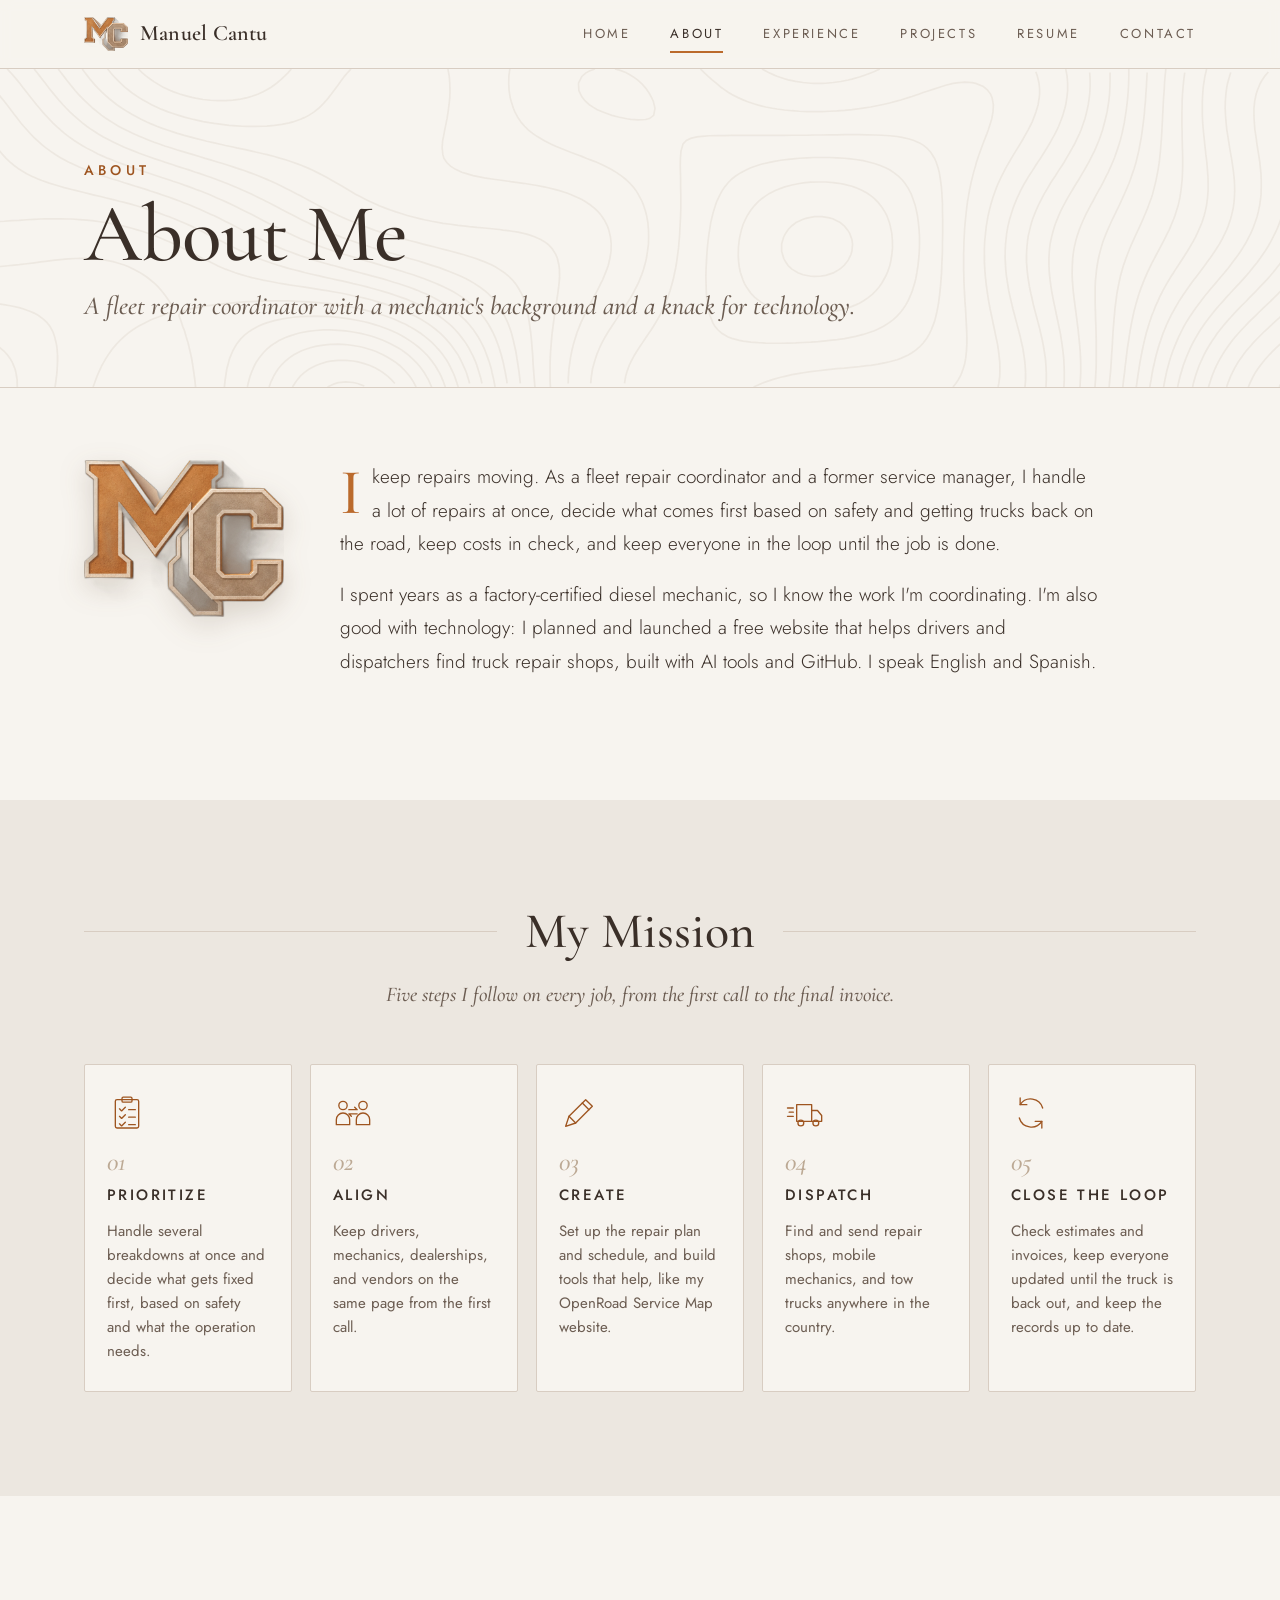
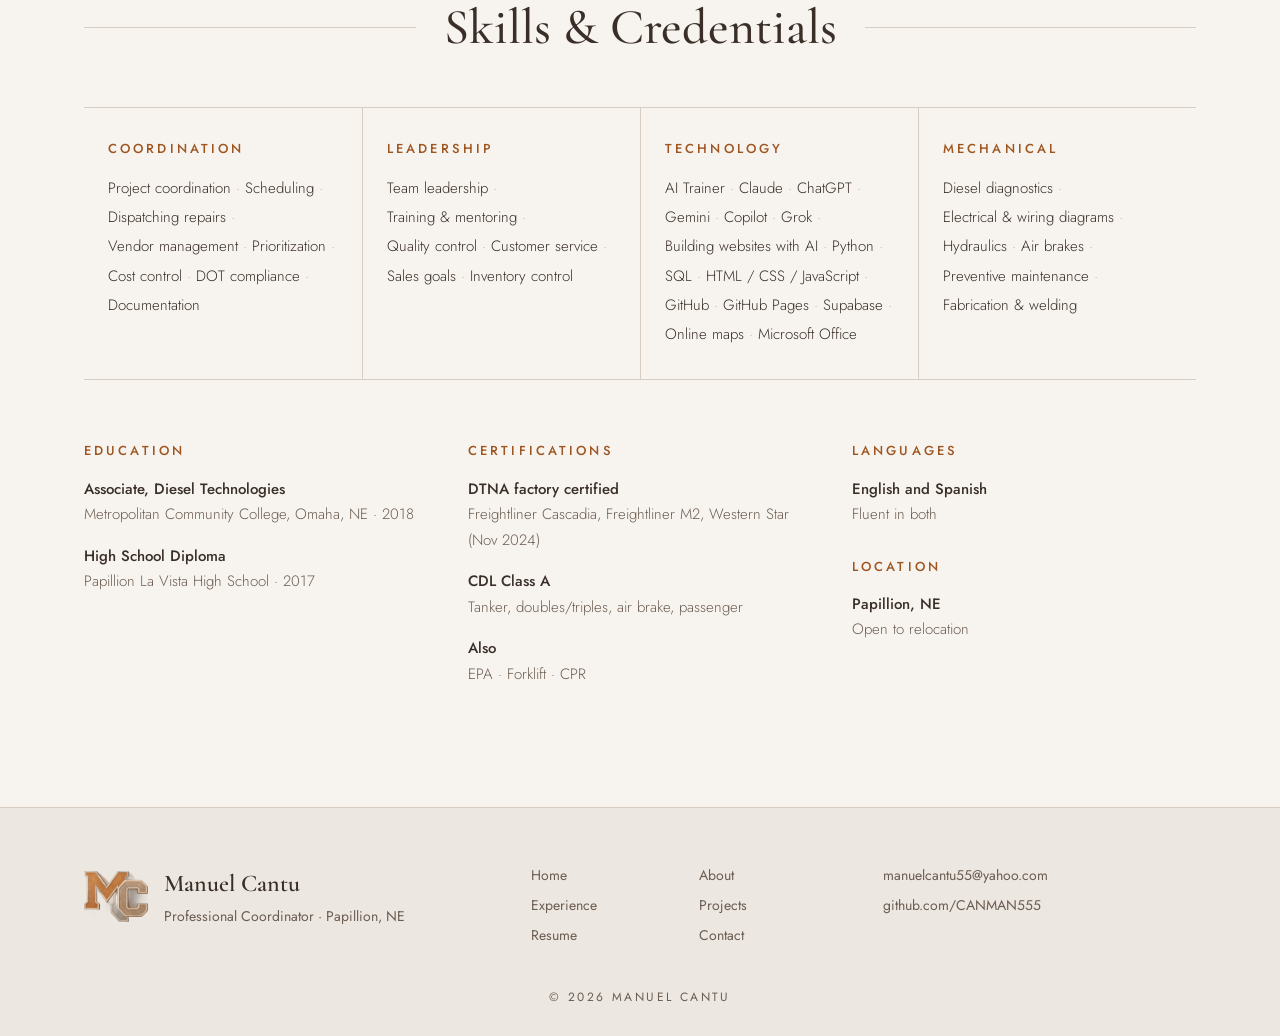
==== about.html @ 9fdf539e "Split the site into tabs: Home, About, Experience, Projects, Resume, Contact Pages are built from sr" ====
<!doctype html>
<html lang="en">
<head>
<meta charset="utf-8">
<meta name="viewport" content="width=device-width, initial-scale=1">
<title>About · Manuel Cantu</title>
<meta name="description" content="Manuel Cantu, Professional Coordinator in fleet maintenance and operations. Profile, mission, skills, education and certifications.">
<meta property="og:title" content="About · Manuel Cantu">
<meta property="og:description" content="Manuel Cantu, Professional Coordinator in fleet maintenance and operations. Profile, mission, skills, education and certifications.">
<meta property="og:image" content="https://canman555.github.io/manuel-cantu-portfolio/assets/mc-logo.jpg">
<meta name="theme-color" content="#f7f4ef">
<link rel="icon" type="image/png" href="assets/favicon.png">
<link rel="apple-touch-icon" href="assets/apple-touch-icon.png">
<link rel="preload" href="assets/fonts/cormorant-500.woff2" as="font" type="font/woff2" crossorigin>
<link rel="preload" href="assets/fonts/jost-300-600.woff2" as="font" type="font/woff2" crossorigin>
<link rel="stylesheet" href="styles.css">
</head>
<body>

<a class="skip" href="#main">Skip to content</a>

<header class="nav" id="nav">
  <div class="wrap nav-inner">
    <a class="brand" href="index.html" aria-label="Manuel Cantu, home"><img src="assets/mc-logo.png" alt="" width="308" height="242"><span>Manuel Cantu</span></a>
    <nav class="tabs" aria-label="Main">
      <a href="index.html">Home</a>
      <a href="about.html" aria-current="page">About</a>
      <a href="experience.html">Experience</a>
      <a href="projects.html">Projects</a>
      <a href="resume.html">Resume</a>
      <a href="contact.html">Contact</a>
    </nav>
  </div>
</header>

<main id="main">

<section class="page-head">
  <div class="wrap">
    <p class="kicker">About</p>
    <h1>About Me</h1>
    <p class="page-lede">A fleet repair coordinator with a mechanic's background and a knack for technology.</p>
  </div>
</section>
<section class="band" id="profile">
  <div class="wrap profile">
    <img class="profile-logo" src="assets/mc-logo.png" alt="MC logo" width="308" height="242">
    <div class="profile-text">
      <p>I keep repairs moving. As a fleet repair coordinator and a former service manager, I handle a lot of repairs at once, decide what comes first based on safety and getting trucks back on the road, keep costs in check, and keep everyone in the loop until the job is done.</p>
      <p>I spent years as a factory-certified diesel mechanic, so I know the work I'm coordinating. I'm also good with technology: I planned and launched a free website that helps drivers and dispatchers find truck repair shops, built with AI tools and GitHub. I speak English and Spanish.</p>
    </div>
  </div>
</section>

<section class="plain" id="mission">
  <div class="wrap">
    <h2 class="rule">My Mission</h2>
    <p class="section-lede">Five steps I follow on every job, from the first call to the final invoice.</p>
    <ol class="method">
      <li>
        <svg viewBox="0 0 48 48" aria-hidden="true"><rect x="10" y="8" width="28" height="34" rx="2"/><rect x="18" y="5" width="12" height="6" rx="1.5"/><path d="M15 19l2.5 2.5L22 17M15 28l2.5 2.5L22 26M15 37l2.5 2.5L22 35M26 20h8M26 29h8M26 38h8"/></svg>
        <div>
          <span class="step">01</span>
          <h3>Prioritize</h3>
          <p>Handle several breakdowns at once and decide what gets fixed first, based on safety and what the operation needs.</p>
        </div>
      </li>
      <li>
        <svg viewBox="0 0 48 48" aria-hidden="true"><circle cx="12" cy="15" r="5"/><path d="M4 38v-6a8 8 0 0 1 16 0v6z"/><circle cx="36" cy="15" r="5"/><path d="M28 38v-6a8 8 0 0 1 16 0v6z"/><path d="M19 20h10l-3-3M29 25H19l3 3"/></svg>
        <div>
          <span class="step">02</span>
          <h3>Align</h3>
          <p>Keep drivers, mechanics, dealerships, and vendors on the same page from the first call.</p>
        </div>
      </li>
      <li>
        <svg viewBox="0 0 48 48" aria-hidden="true"><path d="M8 40l4-12L32 8l8 8-20 20z"/><path d="M28 12l8 8M12 28l8 8"/></svg>
        <div>
          <span class="step">03</span>
          <h3>Create</h3>
          <p>Set up the repair plan and schedule, and build tools that help, like my OpenRoad Service Map website.</p>
        </div>
      </li>
      <li>
        <svg viewBox="0 0 48 48" aria-hidden="true"><path d="M14 14h18v20H14zM32 21h7l5 6v7h-12"/><circle cx="19" cy="36" r="3.5"/><circle cx="37" cy="36" r="3.5"/><path d="M3 18h7M5 23h5M3 28h7"/></svg>
        <div>
          <span class="step">04</span>
          <h3>Dispatch</h3>
          <p>Find and send repair shops, mobile mechanics, and tow trucks anywhere in the country.</p>
        </div>
      </li>
      <li>
        <svg viewBox="0 0 48 48" aria-hidden="true"><path d="M38 18A15 15 0 0 0 11 14M10 30a15 15 0 0 0 27 4"/><path d="M11 6v8h8M37 42v-8h-8"/></svg>
        <div>
          <span class="step">05</span>
          <h3>Close the loop</h3>
          <p>Check estimates and invoices, keep everyone updated until the truck is back out, and keep the records up to date.</p>
        </div>
      </li>
    </ol>
  </div>
</section>

<section class="band" id="toolbox">
  <div class="wrap">
    <h2 class="rule">Skills &amp; Credentials</h2>
    <div class="toolbox">
      <div>
        <h3>Coordination</h3>
        <ul class="inline"><li>Project coordination</li><li>Scheduling</li><li>Dispatching repairs</li><li>Vendor management</li><li>Prioritization</li><li>Cost control</li><li>DOT compliance</li><li>Documentation</li></ul>
      </div>
      <div>
        <h3>Leadership</h3>
        <ul class="inline"><li>Team leadership</li><li>Training &amp; mentoring</li><li>Quality control</li><li>Customer service</li><li>Sales goals</li><li>Inventory control</li></ul>
      </div>
      <div>
        <h3>Technology</h3>
        <ul class="inline"><li>AI Trainer</li><li>Claude</li><li>ChatGPT</li><li>Gemini</li><li>Copilot</li><li>Grok</li><li>Building websites with AI</li><li>Python</li><li>SQL</li><li>HTML / CSS / JavaScript</li><li>GitHub</li><li>GitHub Pages</li><li>Supabase</li><li>Online maps</li><li>Microsoft Office</li></ul>
      </div>
      <div>
        <h3>Mechanical</h3>
        <ul class="inline"><li>Diesel diagnostics</li><li>Electrical &amp; wiring diagrams</li><li>Hydraulics</li><li>Air brakes</li><li>Preventive maintenance</li><li>Fabrication &amp; welding</li></ul>
      </div>
    </div>

    <div class="credentials">
      <div>
        <h3>Education</h3>
        <p><b>Associate, Diesel Technologies</b><br>Metropolitan Community College, Omaha, NE · 2018</p>
        <p><b>High School Diploma</b><br>Papillion La Vista High School · 2017</p>
      </div>
      <div>
        <h3>Certifications</h3>
        <p><b>DTNA factory certified</b><br>Freightliner Cascadia, Freightliner M2, Western Star (Nov 2024)</p>
        <p><b>CDL Class A</b><br>Tanker, doubles/triples, air brake, passenger</p>
        <p><b>Also</b><br>EPA · Forklift · CPR</p>
      </div>
      <div>
        <h3>Languages</h3>
        <p><b>English and Spanish</b><br>Fluent in both</p>
        <h3 class="mt">Location</h3>
        <p><b>Papillion, NE</b><br>Open to relocation</p>
      </div>
    </div>
  </div>
</section>

</main>

<footer class="site-foot">
  <div class="wrap foot-grid">
    <div class="foot-brand">
      <img src="assets/mc-logo.png" alt="" width="308" height="242">
      <div>
        <p class="foot-name">Manuel Cantu</p>
        <p>Professional Coordinator · Papillion, NE</p>
      </div>
    </div>
    <nav class="foot-links" aria-label="Footer">
      <a href="index.html">Home</a>
      <a href="about.html">About</a>
      <a href="experience.html">Experience</a>
      <a href="projects.html">Projects</a>
      <a href="resume.html">Resume</a>
      <a href="contact.html">Contact</a>
    </nav>
    <div class="foot-contact">
      <a href="mailto:manuelcantu55@yahoo.com">manuelcantu55@yahoo.com</a>
      <a href="https://github.com/CANMAN555">github.com/CANMAN555</a>
    </div>
  </div>
  <p class="foot-copy">© 2026 Manuel Cantu</p>
</footer>

</body>
</html>
---- styles.css ----
@font-face { font-family: "Cormorant Garamond"; font-style: italic; font-weight: 500; font-display: swap; src: url("assets/fonts/cormorant-500i.woff2") format("woff2"); unicode-range: U+0000-00FF, U+0131, U+0152-0153, U+02BB-02BC, U+02C6, U+02DA, U+02DC, U+0304, U+0308, U+0329, U+2000-206F, U+20AC, U+2122, U+2191, U+2193, U+2212, U+2215, U+FEFF, U+FFFD; }
@font-face { font-family: "Cormorant Garamond"; font-style: normal; font-weight: 500; font-display: swap; src: url("assets/fonts/cormorant-500.woff2") format("woff2"); unicode-range: U+0000-00FF, U+0131, U+0152-0153, U+02BB-02BC, U+02C6, U+02DA, U+02DC, U+0304, U+0308, U+0329, U+2000-206F, U+20AC, U+2122, U+2191, U+2193, U+2212, U+2215, U+FEFF, U+FFFD; }
@font-face { font-family: "Cormorant Garamond"; font-style: normal; font-weight: 600; font-display: swap; src: url("assets/fonts/cormorant-500.woff2") format("woff2"); unicode-range: U+0000-00FF, U+0131, U+0152-0153, U+02BB-02BC, U+02C6, U+02DA, U+02DC, U+0304, U+0308, U+0329, U+2000-206F, U+20AC, U+2122, U+2191, U+2193, U+2212, U+2215, U+FEFF, U+FFFD; }
@font-face { font-family: "Jost"; font-style: normal; font-weight: 300 600; font-display: swap; src: url("assets/fonts/jost-300-600.woff2") format("woff2"); unicode-range: U+0000-00FF, U+0131, U+0152-0153, U+02BB-02BC, U+02C6, U+02DA, U+02DC, U+0304, U+0308, U+0329, U+2000-206F, U+20AC, U+2122, U+2191, U+2193, U+2212, U+2215, U+FEFF, U+FFFD; }

/* Quiet editorial page: warm white and stone, burnt-orange accents, classic serif display with a clean sans. */
:root {
  color-scheme: light;
  --white: #f7f4ef;
  --stone: #ece7e0;
  --greige: #ddd2cb;
  --taupe: #bca994;
  --peach: #d3a077;
  --orange: #bb6a2c;
  --terra: #9e5520;
  --ink: #3a2f28;
  --ink-soft: #6c5d52;
  --line: #d8cdc2;
  --display: "Cormorant Garamond", "Garamond", "Times New Roman", serif;
  --sans: "Jost", "Futura", "Century Gothic", "Segoe UI", sans-serif;
}

* { box-sizing: border-box; }
html { scroll-behavior: smooth; scroll-padding-top: 72px; }
body { margin: 0; background: var(--white); color: var(--ink); font-family: var(--sans); font-weight: 400; font-size: 17px; line-height: 1.7; -webkit-font-smoothing: antialiased; }
img { max-width: 100%; height: auto; display: block; }
a { color: inherit; }
.wrap { width: 100%; max-width: 1160px; margin: 0 auto; padding-left: 24px; padding-right: 24px; }
.skip { position: absolute; left: -999px; top: 8px; background: var(--orange); color: #fff; padding: 6px 12px; z-index: 50; }
.skip:focus { left: 8px; }
:focus-visible { outline: 2px solid var(--orange); outline-offset: 3px; }
h1, h2, h3 { text-wrap: balance; }

/* ---------- Nav ---------- */
.nav { position: sticky; top: 0; z-index: 20; background: rgba(247, 244, 239, .94); backdrop-filter: blur(6px); border-bottom: 1px solid var(--line); }
.nav-inner { display: flex; align-items: center; justify-content: space-between; gap: 24px; height: 68px; }
.brand { display: flex; align-items: center; gap: 12px; text-decoration: none; font-family: var(--display); font-weight: 600; font-size: 22px; letter-spacing: .01em; white-space: nowrap; }
.brand img { width: 44px; }
.nav nav { display: flex; gap: clamp(16px, 3.5vw, 40px); }
.nav nav a { text-decoration: none; font-size: 13px; letter-spacing: .2em; text-transform: uppercase; color: var(--ink-soft); }
.nav nav a:hover { color: var(--terra); }

/* ---------- Home ---------- */
.hero {
  padding: clamp(56px, 8vw, 104px) 0 0;
  background: url("assets/route-lines.svg") center top / cover no-repeat, var(--white);
}
.hero-grid { display: grid; grid-template-columns: 1.25fr 1fr; gap: clamp(40px, 6vw, 88px); align-items: center; }
.hero-grid > * { min-width: 0; }
.kicker { margin: 0 0 14px; color: var(--terra); font-size: 14px; font-weight: 500; letter-spacing: .3em; text-transform: uppercase; }
h1 { margin: 0; font-family: var(--display); font-weight: 500; font-size: clamp(58px, 8.4vw, 112px); line-height: .95; letter-spacing: -.01em; }
.tagline { margin: 14px 0 26px; font-family: var(--display); font-style: italic; font-size: clamp(24px, 2.6vw, 32px); color: var(--ink-soft); line-height: 1.2; }
.lede { margin: 0 0 34px; max-width: 34em; font-weight: 300; font-size: 18px; }
.mission-line { list-style: none; margin: 44px 0 0; padding: 22px 0 0; border-top: 1px solid var(--line); display: flex; flex-wrap: wrap; gap: 6px 0; font-size: 13px; letter-spacing: .2em; text-transform: uppercase; color: var(--ink-soft); }
.mission-line li { white-space: nowrap; }
.mission-line li:not(:last-child)::after { content: "—"; color: var(--peach); margin: 0 14px; letter-spacing: 0; }

.glance { background: var(--white); border: 1px solid var(--line); padding: 34px 34px 22px; box-shadow: 0 30px 60px -36px rgba(90, 64, 40, .35); }
.glance-logo { width: 96px; margin: 0 0 18px; filter: drop-shadow(0 6px 8px rgba(90, 64, 40, .2)); }
.glance h2 { margin: 0 0 10px; font-family: var(--display); font-style: italic; font-weight: 500; font-size: 26px; color: var(--ink); }
.glance dl { margin: 0; }
.glance dl div { display: grid; grid-template-columns: 96px 1fr; gap: 12px; padding: 12px 0; border-top: 1px solid var(--line); }
.glance dt { font-size: 12px; letter-spacing: .18em; text-transform: uppercase; color: var(--terra); padding-top: 3px; }
.glance dd { margin: 0; font-size: 15.5px; line-height: 1.5; }

.results { display: grid; grid-template-columns: repeat(4, 1fr); margin-top: clamp(56px, 7vw, 96px); border-top: 1px solid var(--line); }
.tile { padding: 30px 16px 40px; text-align: center; }
.tile + .tile { border-left: 1px solid var(--line); }
.tile b { display: block; font-family: var(--display); font-weight: 500; font-size: clamp(44px, 4.6vw, 62px); line-height: 1; color: var(--orange); font-variant-numeric: lining-nums tabular-nums; }
.tile p { margin: 12px 0 0; font-size: 12.5px; letter-spacing: .16em; text-transform: uppercase; color: var(--ink-soft); }

/* ---------- Sections ---------- */
section { padding: 104px 0; }
.hero { padding-bottom: 0; }
.band { background: var(--white); }
.plain { background: var(--stone); }
h2.rule { display: flex; align-items: center; gap: 28px; margin: 0 0 18px; font-family: var(--display); font-weight: 500; font-size: clamp(34px, 4vw, 50px); line-height: 1.1; }
h2.rule::before, h2.rule::after { content: ""; flex: 1; height: 1px; background: var(--line); }
.section-lede { margin: 0 auto 52px; max-width: 34em; text-align: center; font-family: var(--display); font-style: italic; font-size: 21px; color: var(--ink-soft); }
#experience h2.rule, #build h2.rule, #toolbox h2.rule { margin-bottom: 52px; }

.btn {
  display: inline-block; padding: 14px 28px; font-family: var(--sans); font-size: 13px; font-weight: 500;
  letter-spacing: .22em; text-transform: uppercase; text-decoration: none; border-radius: 2px;
  border: 1px solid var(--orange); transition: background .2s, color .2s;
}
.btn.solid { background: var(--orange); color: #fff; }
.btn.solid:hover { background: var(--terra); border-color: var(--terra); }
.btn.line { color: var(--terra); }
.btn.line:hover { background: rgba(187, 106, 44, .1); }
.btn.dark-line { color: var(--ink); border-color: var(--taupe); }
.btn.dark-line:hover { background: var(--ink); border-color: var(--ink); color: var(--white); }
.btn.big { font-size: 15px; padding: 18px 42px; }
.actions { display: flex; flex-wrap: wrap; gap: 14px; }

/* ---------- Mission ---------- */
.method { list-style: none; margin: 0; padding: 0; display: grid; grid-template-columns: repeat(5, 1fr); gap: 18px; }
.method li { display: grid; gap: 16px; align-content: start; background: var(--white); padding: 28px 22px; border: 1px solid var(--line); border-radius: 2px; }
.method svg { width: 40px; height: 40px; fill: none; stroke: var(--terra); stroke-width: 1.6; stroke-linecap: round; stroke-linejoin: round; }
.step { font-family: var(--display); font-style: italic; font-size: 26px; color: var(--taupe); line-height: 1; }
.method h3 { margin: 4px 0 10px; font-weight: 500; font-size: 15px; letter-spacing: .16em; text-transform: uppercase; }
.method p { margin: 0; font-size: 15px; color: var(--ink-soft); line-height: 1.6; }

/* ---------- Experience ---------- */
.hint { margin: -32px 0 28px; text-align: center; color: var(--ink-soft); font-family: var(--display); font-style: italic; font-size: 19px; }
.track { margin: 44px 0 14px; font-weight: 500; font-size: 13px; letter-spacing: .26em; text-transform: uppercase; color: var(--terra); }
.departures { border-left: 1px solid var(--taupe); margin-left: 8px; }
.departures details { position: relative; border-bottom: 1px solid var(--line); }
.departures summary { list-style: none; cursor: pointer; display: grid; grid-template-columns: 180px minmax(0, 1.1fr) minmax(0, 1fr) 20px; gap: 18px; align-items: baseline; padding: 16px 4px 16px 32px; font-size: 14px; letter-spacing: .05em; }
.departures summary::-webkit-details-marker { display: none; }
.departures summary::before { content: ""; position: absolute; left: -7px; top: 22px; width: 13px; height: 13px; border-radius: 50%; background: var(--white); border: 1.5px solid var(--orange); }
.departures details[open] summary::before { background: var(--orange); }
.departures summary::after { content: "+"; color: var(--taupe); font-size: 20px; line-height: 1; justify-self: end; }
.departures details[open] summary::after { content: "–"; }
.departures summary:hover .role { color: var(--terra); }
.when { color: var(--ink-soft); text-transform: uppercase; font-size: 13px; }
.role { font-family: var(--display); font-weight: 600; font-size: 21px; letter-spacing: 0; line-height: 1.2; }
.where { color: var(--ink-soft); text-transform: uppercase; font-size: 12.5px; }
.departures ul { margin: 0 0 20px; padding: 0 0 6px 52px; max-width: 900px; font-size: 15.5px; font-weight: 300; }
.departures li { margin-bottom: 6px; }
.departures li::marker { color: var(--orange); }
.departures a { color: var(--terra); }

/* ---------- Project ---------- */
.project { display: grid; grid-template-columns: 1.1fr 1fr; gap: 64px; align-items: center; }
.shots { position: relative; margin: 0; padding: 0 56px 48px 0; }
.shot-wide { border: 1px solid var(--taupe); padding: 8px; background: var(--white); box-shadow: 0 24px 50px -24px rgba(90, 64, 40, .4); }
.shot-phone { position: absolute; right: 0; bottom: 0; width: 28%; border: 5px solid var(--ink); border-radius: 18px; box-shadow: 0 18px 40px -16px rgba(90, 64, 40, .5); }
.eyebrow { margin: 0 0 8px; font-size: 12.5px; letter-spacing: .22em; text-transform: uppercase; color: var(--terra); font-weight: 500; }
.project h3 { margin: 0; font-family: var(--display); font-weight: 600; font-size: clamp(34px, 3.6vw, 46px); line-height: 1.05; }
.project-lede { margin: 8px 0 20px; color: var(--ink-soft); font-family: var(--display); font-style: italic; font-size: 20px; }
.project ul { margin: 0 0 30px; padding-left: 18px; font-size: 15.5px; font-weight: 300; }
.project li { margin-bottom: 8px; }
.project li::marker { color: var(--orange); }

/* ---------- Toolbox ---------- */
.toolbox { display: grid; grid-template-columns: repeat(4, 1fr); border-top: 1px solid var(--line); border-bottom: 1px solid var(--line); }
.toolbox > div { padding: 30px 24px; }
.toolbox > div + div { border-left: 1px solid var(--line); }
.toolbox h3, .credentials h3 { margin: 0 0 14px; font-weight: 500; font-size: 13px; letter-spacing: .24em; text-transform: uppercase; color: var(--terra); }
.toolbox ul.inline { list-style: none; margin: 0; padding: 0; font-size: 15px; font-weight: 300; line-height: 1.95; }
.toolbox ul.inline li { display: inline; white-space: nowrap; }
.toolbox ul.inline li:not(:last-child)::after { content: "\00a0· "; color: var(--taupe); white-space: normal; }
.credentials { display: grid; grid-template-columns: repeat(3, 1fr); gap: 40px; margin-top: 60px; }
.credentials p { margin: 0 0 16px; font-size: 15px; color: var(--ink-soft); font-weight: 300; }
.credentials b { color: var(--ink); font-weight: 500; }
.credentials .mt { margin-top: 28px; }

/* ---------- Contact ---------- */
#contact { padding: 88px 0 36px; }
.ticket { position: relative; display: grid; grid-template-columns: auto 1fr auto; gap: 44px; align-items: center; background: var(--white); border: 1px solid var(--taupe); padding: 44px 48px; }
.ticket::before { content: ""; position: absolute; inset: 6px; border: 1px solid var(--line); pointer-events: none; }
.stamp { width: 150px; height: 150px; fill: none; stroke: var(--terra); stroke-width: 1.2; transform: rotate(-8deg); }
.stamp text { fill: var(--terra); stroke: none; font-family: var(--sans); font-size: 12.5px; letter-spacing: .14em; }
.stamp .mono-m { font-family: var(--display); font-size: 40px; letter-spacing: 0; }
.ticket h2 { margin: 0 0 16px; font-family: var(--display); font-weight: 500; font-size: clamp(38px, 4.6vw, 62px); line-height: 1; }
.contact-list { list-style: none; margin: 0; padding: 0; display: flex; flex-wrap: wrap; gap: 6px 28px; font-size: 16px; }
.contact-list a { text-decoration: none; border-bottom: 1px solid var(--peach); }
.contact-list a:hover { color: var(--terra); }
.ticket-actions { display: grid; gap: 12px; justify-items: stretch; text-align: center; }
.foot { margin: 30px 0 0; text-align: center; font-size: 12.5px; color: var(--ink-soft); letter-spacing: .2em; text-transform: uppercase; }

/* ---------- Tablet ---------- */
@media (max-width: 1100px) { .method { grid-template-columns: repeat(3, 1fr); } }
@media (max-width: 980px) {
  .hero-grid, .project { grid-template-columns: 1fr; gap: 48px; }
  .glance { max-width: 560px; }
  .results { grid-template-columns: 1fr 1fr; }
  .tile:nth-child(3) { border-left: 0; }
  .tile:nth-child(n+3) { border-top: 1px solid var(--line); }
  .toolbox { grid-template-columns: 1fr 1fr; }
  .toolbox > div:nth-child(3) { border-left: 0; }
  .toolbox > div:nth-child(n+3) { border-top: 1px solid var(--line); }
  .ticket { grid-template-columns: auto 1fr; }
  .ticket-actions { grid-column: 1 / -1; grid-auto-flow: column; justify-content: start; }
  .departures summary { grid-template-columns: 160px 1fr 20px; }
  .departures .where { grid-column: 2; grid-row: 2; margin-top: -8px; }
  .departures summary::after { grid-column: 3; grid-row: 1; }
}
@media (max-width: 760px) { .method { grid-template-columns: 1fr 1fr; } }

/* ---------- Phone ---------- */
@media (max-width: 640px) {
  body { font-size: 16px; }
  .wrap { padding-left: 16px; padding-right: 16px; }
  section { padding: 72px 0; }
  .hero { padding-top: 44px; padding-bottom: 0; }
  .nav-inner { height: 60px; gap: 12px; }
  .brand span { display: none; }
  .brand img { width: 40px; }
  .nav nav { gap: 14px; }
  .nav nav a { font-size: 11px; letter-spacing: .12em; white-space: nowrap; }
  .lede { font-size: 17px; }
  .mission-line { font-size: 11.5px; letter-spacing: .14em; }
  .mission-line li:not(:last-child)::after { margin: 0 8px; }
  .glance { padding: 26px 20px 14px; }
  .glance dl div { grid-template-columns: 84px 1fr; }
  .tile { padding: 24px 8px 28px; }
  .tile p { font-size: 11px; letter-spacing: .1em; }
  h2.rule { gap: 14px; }
  .method, .credentials { grid-template-columns: 1fr; }
  .toolbox { grid-template-columns: 1fr; }
  .toolbox > div { padding: 24px 4px; }
  .toolbox > div + div { border-left: 0; border-top: 1px solid var(--line); }
  .departures summary { grid-template-columns: 1fr 20px; gap: 2px 10px; padding: 14px 2px 14px 24px; }
  .departures .when { grid-column: 1; grid-row: 1; font-size: 12px; }
  .departures .role { grid-column: 1; grid-row: 2; font-size: 19px; }
  .departures .where { grid-column: 1; grid-row: 3; margin-top: 0; font-size: 11.5px; }
  .departures summary::after { grid-column: 2; grid-row: 1 / 3; align-self: center; }
  .departures summary::before { top: 20px; }
  .departures ul { padding-left: 40px; font-size: 15px; }
  .shots { padding: 0 34px 34px 0; }
  .ticket { grid-template-columns: 1fr; padding: 32px 22px; justify-items: start; gap: 24px; }
  .stamp { width: 110px; height: 110px; }
  .ticket-actions { grid-auto-flow: row; width: 100%; }
}

@media (prefers-reduced-motion: reduce) { html { scroll-behavior: auto; } }

/* ---------- Tabs ---------- */
.tabs { display: flex; gap: clamp(14px, 2.6vw, 34px); }
.tabs a { position: relative; padding: 6px 0; }
.tabs a[aria-current="page"] { color: var(--ink); }
.tabs a[aria-current="page"]::after { content: ""; position: absolute; left: 0; right: 0; bottom: -2px; height: 2px; background: var(--orange); }

/* ---------- Inner page header ---------- */
.page-head { padding: clamp(56px, 7vw, 92px) 0 clamp(40px, 5vw, 64px); background: url("assets/route-lines.svg") center / cover no-repeat, var(--white); border-bottom: 1px solid var(--line); }
.page-head h1 { font-size: clamp(48px, 6.4vw, 84px); }
.page-lede { margin: 14px 0 0; max-width: 36em; font-family: var(--display); font-style: italic; font-size: clamp(21px, 2.2vw, 26px); color: var(--ink-soft); line-height: 1.35; }
.page-head + section { padding-top: 72px; }

/* ---------- Home extras ---------- */
a.mission-line { text-decoration: none; }
a.mission-line span { white-space: nowrap; }
a.mission-line span:not(:last-child)::after { content: "—"; color: var(--peach); margin: 0 14px; letter-spacing: 0; }
a.mission-line:hover span { color: var(--terra); }
.explore { display: grid; grid-template-columns: repeat(3, 1fr); gap: 22px; margin-top: 52px; }
.explore-card { display: flex; flex-direction: column; gap: 10px; background: var(--white); border: 1px solid var(--line); padding: 28px; text-decoration: none; transition: border-color .2s, transform .2s; }
.explore-card:hover { border-color: var(--taupe); transform: translateY(-3px); }
.explore-card img { width: 100%; aspect-ratio: 16 / 10; object-fit: cover; border: 1px solid var(--line); margin-bottom: 8px; }
.explore-card img.crop-top { object-position: top; }
.explore-kicker { font-size: 12px; letter-spacing: .22em; text-transform: uppercase; color: var(--terra); }
.explore-card h3 { margin: 0; font-family: var(--display); font-weight: 600; font-size: 28px; line-height: 1.15; }
.explore-card p { margin: 0; color: var(--ink-soft); font-size: 15.5px; font-weight: 300; }
.more { margin-top: auto; padding-top: 8px; font-size: 13px; letter-spacing: .18em; text-transform: uppercase; color: var(--terra); }
.more::after { content: " →"; }
.cta { padding: 88px 0; }
.cta-inner { display: flex; align-items: center; justify-content: space-between; gap: 24px; flex-wrap: wrap; border-top: 1px solid var(--line); border-bottom: 1px solid var(--line); padding-top: 44px; padding-bottom: 44px; }
.cta h2 { margin: 0; font-family: var(--display); font-weight: 500; font-size: clamp(36px, 4.4vw, 58px); line-height: 1; }

/* ---------- About ---------- */
.profile { display: grid; grid-template-columns: 200px 1fr; gap: 56px; align-items: start; }
.profile-logo { width: 100%; filter: drop-shadow(0 10px 14px rgba(90, 64, 40, .2)); }
.profile-text p { margin: 0 0 18px; max-width: 40em; font-size: 19px; font-weight: 300; line-height: 1.75; }
.profile-text p:first-child::first-letter { font-family: var(--display); font-size: 3.4em; float: left; line-height: .85; padding: 6px 10px 0 0; color: var(--orange); }

/* ---------- Projects ---------- */
.side-card { display: grid; grid-template-columns: 1fr 1.4fr; gap: 56px; border-top: 1px solid var(--line); padding-top: 56px; }
.side-card h3 { margin: 0; font-family: var(--display); font-weight: 600; font-size: clamp(32px, 3.4vw, 42px); line-height: 1.05; }
.plain-list { margin: 0 0 24px; padding-left: 18px; font-size: 16px; font-weight: 300; }
.plain-list li::marker { color: var(--orange); }
.tools-label { margin: 0 0 10px; font-size: 12px; letter-spacing: .22em; text-transform: uppercase; color: var(--terra); }
.inline-chips { list-style: none; margin: 0; padding: 0; display: flex; flex-wrap: wrap; gap: 8px; }
.inline-chips li { border: 1px solid var(--line); background: var(--white); padding: 4px 14px; font-size: 14px; }

/* ---------- Resume ---------- */
.resume-actions { display: flex; flex-wrap: wrap; gap: 14px; justify-content: center; margin-bottom: 44px; }
.resume-pages { display: grid; grid-template-columns: 1fr 1fr; gap: 28px; max-width: 1060px; margin: 0 auto; }
.resume-pages img { width: 100%; background: #fff; border: 1px solid var(--line); box-shadow: 0 24px 50px -28px rgba(90, 64, 40, .45); }

/* ---------- Contact form ---------- */
.message { display: grid; grid-template-columns: 1fr 1.3fr; gap: 56px; align-items: start; }
.small-title { margin: 0 0 10px; font-family: var(--display); font-weight: 500; font-size: clamp(32px, 3.4vw, 42px); line-height: 1.1; }
.muted { margin: 0; color: var(--ink-soft); font-weight: 300; }
.form { display: grid; gap: 8px; }
.form label { font-size: 12px; letter-spacing: .2em; text-transform: uppercase; color: var(--terra); margin-top: 10px; }
.form input, .form textarea { width: 100%; font: inherit; font-weight: 300; color: var(--ink); background: var(--white); border: 1px solid var(--line); border-radius: 2px; padding: 12px 14px; }
.form input:focus, .form textarea:focus { outline: none; border-color: var(--orange); box-shadow: 0 0 0 3px rgba(187, 106, 44, .15); }
.form .btn { justify-self: start; margin-top: 8px; cursor: pointer; }
.form-note { margin: 4px 0 0; min-height: 1.4em; font-size: 14px; color: var(--terra); }
#contact { padding-bottom: 88px; }

/* ---------- Footer ---------- */
.site-foot { background: var(--stone); border-top: 1px solid var(--line); padding: 56px 0 28px; }
.foot-grid { display: grid; grid-template-columns: 1.3fr 1fr 1fr; gap: 40px; align-items: start; }
.foot-brand { display: flex; gap: 16px; align-items: center; }
.foot-brand img { width: 64px; }
.foot-brand p { margin: 0; font-size: 14px; color: var(--ink-soft); }
.foot-brand .foot-name { font-family: var(--display); font-weight: 600; font-size: 24px; color: var(--ink); }
.foot-links { display: grid; grid-template-columns: 1fr 1fr; gap: 6px 24px; }
.foot-links a, .foot-contact a { text-decoration: none; font-size: 14px; color: var(--ink-soft); }
.foot-links a:hover, .foot-contact a:hover { color: var(--terra); }
.foot-contact { display: grid; gap: 6px; }
.foot-copy { margin: 40px 0 0; text-align: center; font-size: 12px; letter-spacing: .2em; text-transform: uppercase; color: var(--ink-soft); }

@media (max-width: 980px) {
  .explore { grid-template-columns: 1fr 1fr; }
  .explore-card:first-child { grid-column: 1 / -1; }
  .side-card, .message { grid-template-columns: 1fr; gap: 28px; }
  .foot-grid { grid-template-columns: 1fr 1fr; }
  .foot-brand { grid-column: 1 / -1; }
}
@media (max-width: 760px) {
  .nav-inner { height: auto; flex-wrap: wrap; padding-top: 10px; padding-bottom: 0; gap: 4px; }
  .brand span { display: inline; font-size: 20px; }
  .tabs { width: 100%; overflow-x: auto; gap: 20px; padding-bottom: 8px; scrollbar-width: none; }
  .tabs::-webkit-scrollbar { display: none; }
  .nav .tabs a { font-size: 11.5px; letter-spacing: .14em; white-space: nowrap; }
  .tabs a[aria-current="page"]::after { bottom: 0; }
  html { scroll-padding-top: 110px; }
}
@media (max-width: 640px) {
  .explore { grid-template-columns: 1fr; }
  .profile { grid-template-columns: 1fr; gap: 24px; }
  .profile-logo { width: 120px; }
  .profile-text p { font-size: 17px; }
  .resume-pages { grid-template-columns: 1fr; }
  .cta-inner { flex-direction: column; align-items: flex-start; }
  .foot-grid { grid-template-columns: 1fr; }
}
@media (max-width: 420px) {
  .tabs { gap: 11px; }
  .nav .tabs a { font-size: 10.5px; letter-spacing: .06em; }
}
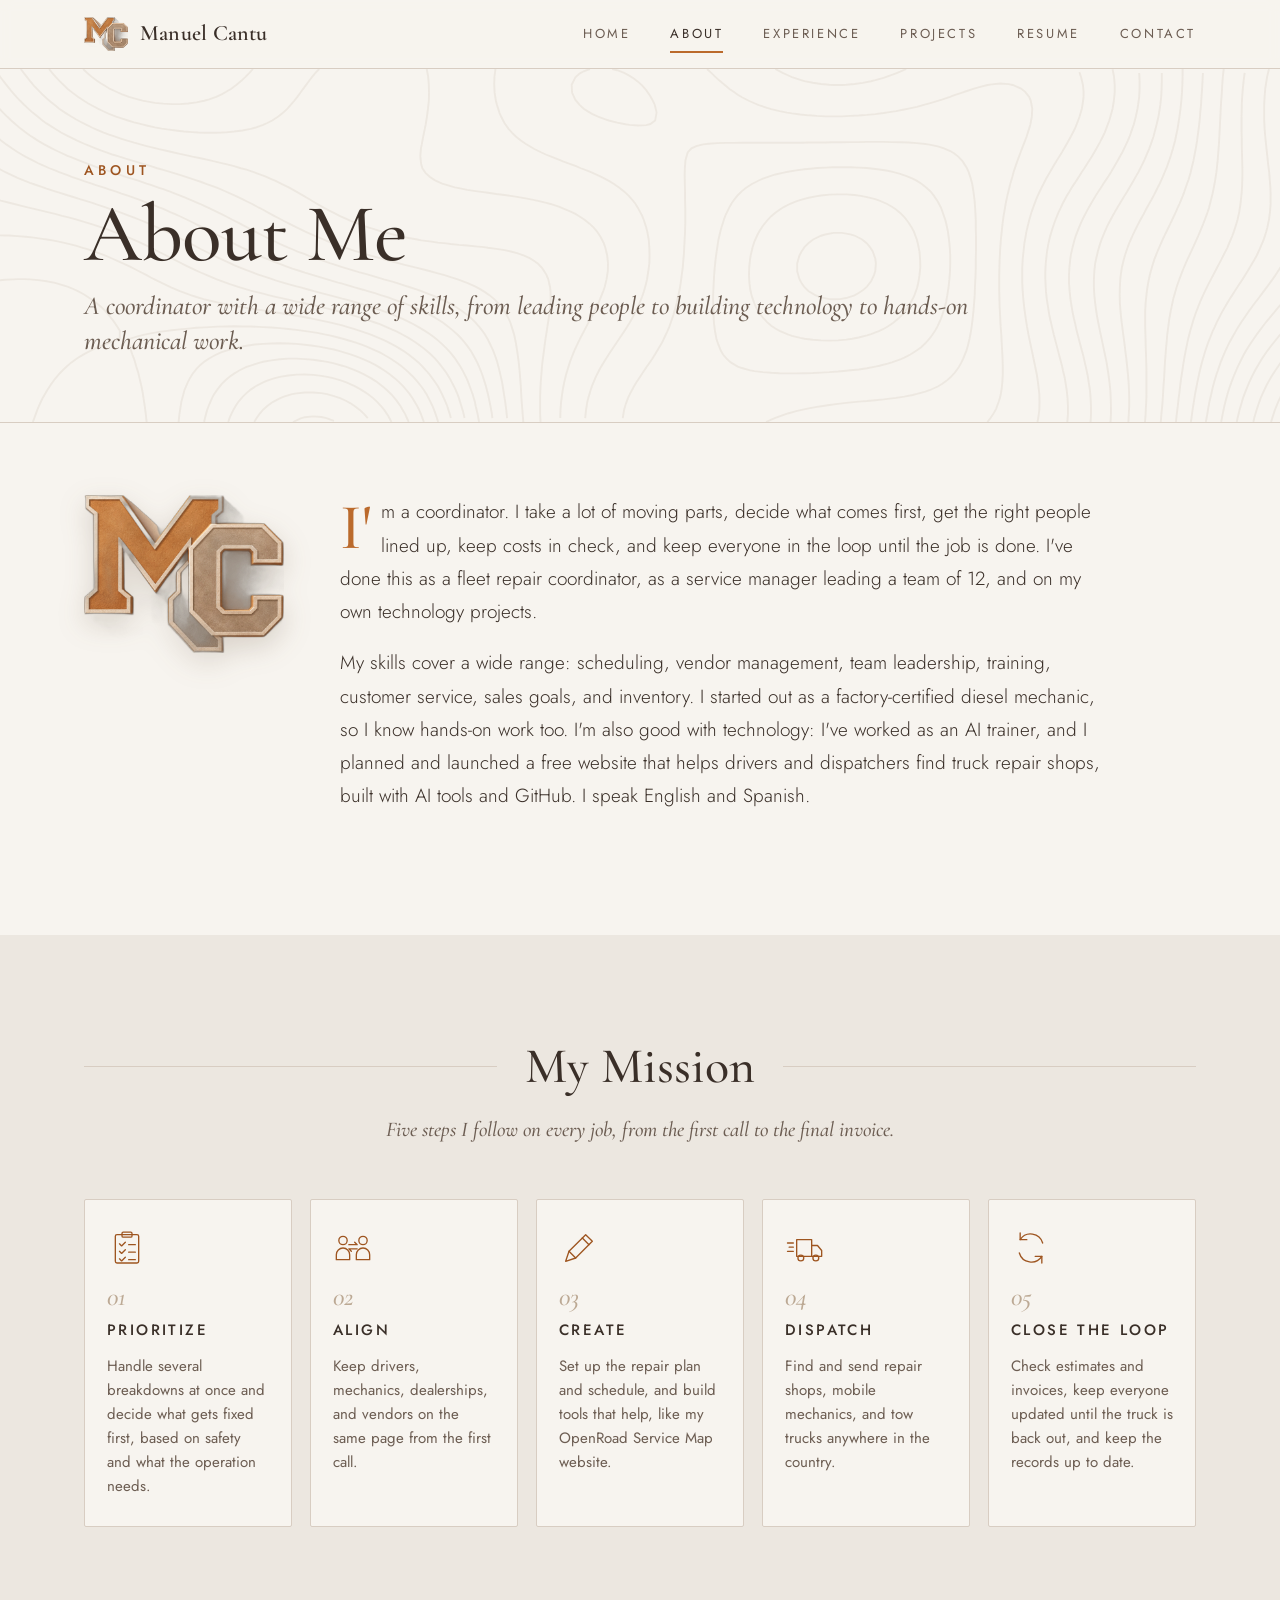
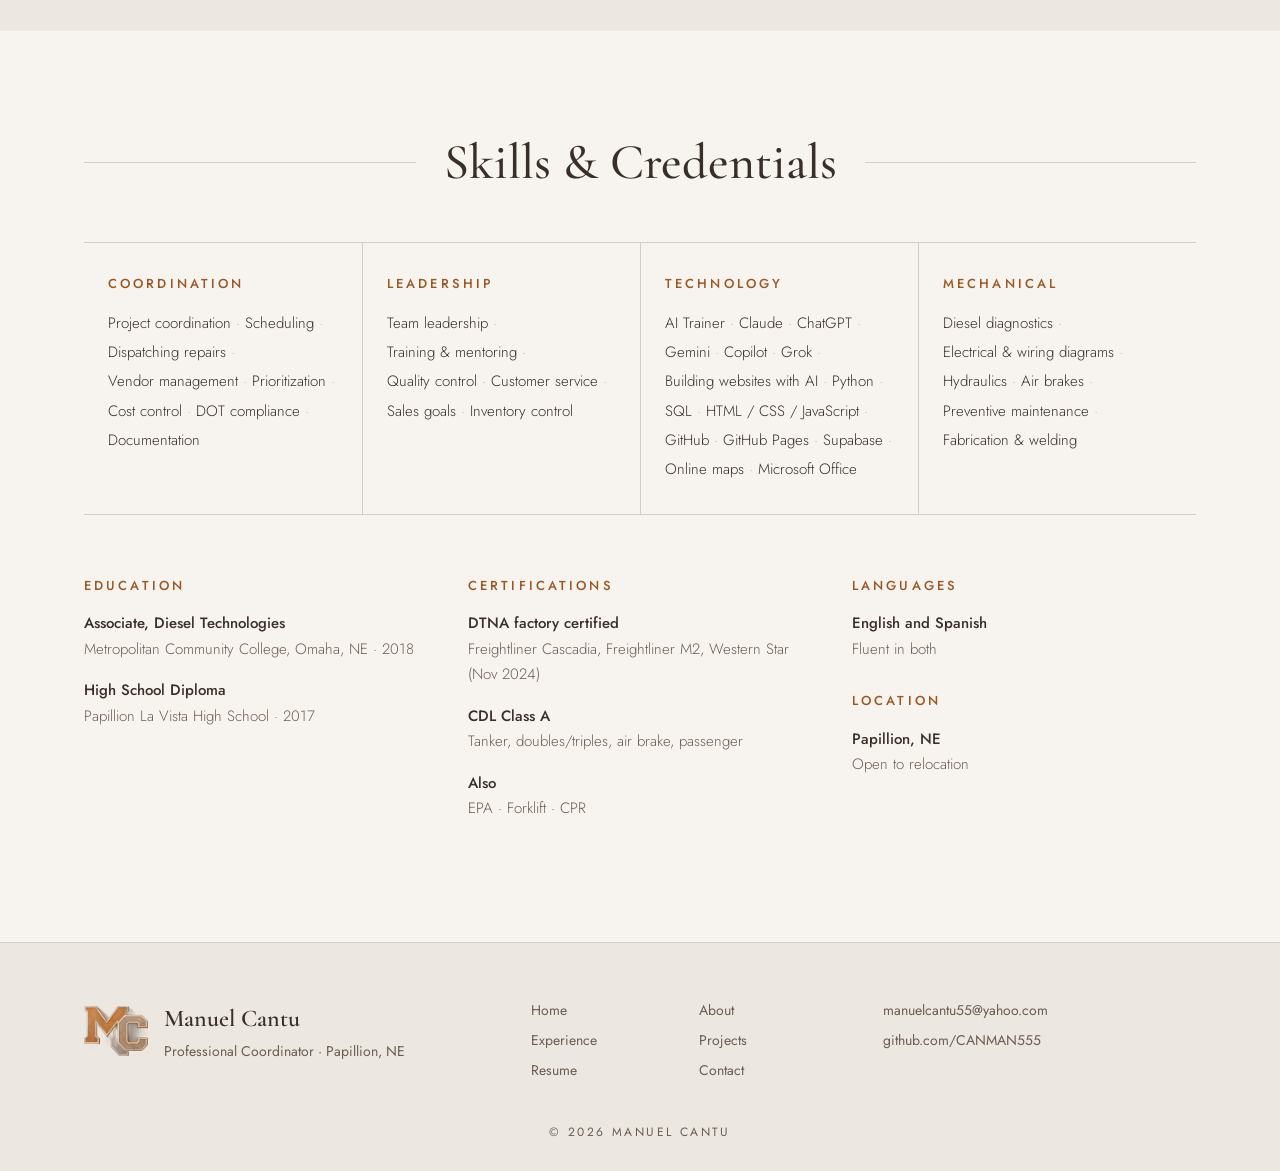
==== commit e51c35e5: "Broaden home and about wording beyond truck repair Drop the 'I keep repairs moving' line and the tru" ====
--- a/about.html
+++ b/about.html
@@ -39,15 +39,15 @@
   <div class="wrap">
     <p class="kicker">About</p>
     <h1>About Me</h1>
-    <p class="page-lede">A fleet repair coordinator with a mechanic's background and a knack for technology.</p>
+    <p class="page-lede">A coordinator with a wide range of skills, from leading people to building technology to hands-on mechanical work.</p>
   </div>
 </section>
 <section class="band" id="profile">
   <div class="wrap profile">
     <img class="profile-logo" src="assets/mc-logo.png" alt="MC logo" width="308" height="242">
     <div class="profile-text">
-      <p>I keep repairs moving. As a fleet repair coordinator and a former service manager, I handle a lot of repairs at once, decide what comes first based on safety and getting trucks back on the road, keep costs in check, and keep everyone in the loop until the job is done.</p>
-      <p>I spent years as a factory-certified diesel mechanic, so I know the work I'm coordinating. I'm also good with technology: I planned and launched a free website that helps drivers and dispatchers find truck repair shops, built with AI tools and GitHub. I speak English and Spanish.</p>
+      <p>I'm a coordinator. I take a lot of moving parts, decide what comes first, get the right people lined up, keep costs in check, and keep everyone in the loop until the job is done. I've done this as a fleet repair coordinator, as a service manager leading a team of 12, and on my own technology projects.</p>
+      <p>My skills cover a wide range: scheduling, vendor management, team leadership, training, customer service, sales goals, and inventory. I started out as a factory-certified diesel mechanic, so I know hands-on work too. I'm also good with technology: I've worked as an AI trainer, and I planned and launched a free website that helps drivers and dispatchers find truck repair shops, built with AI tools and GitHub. I speak English and Spanish.</p>
     </div>
   </div>
 </section>
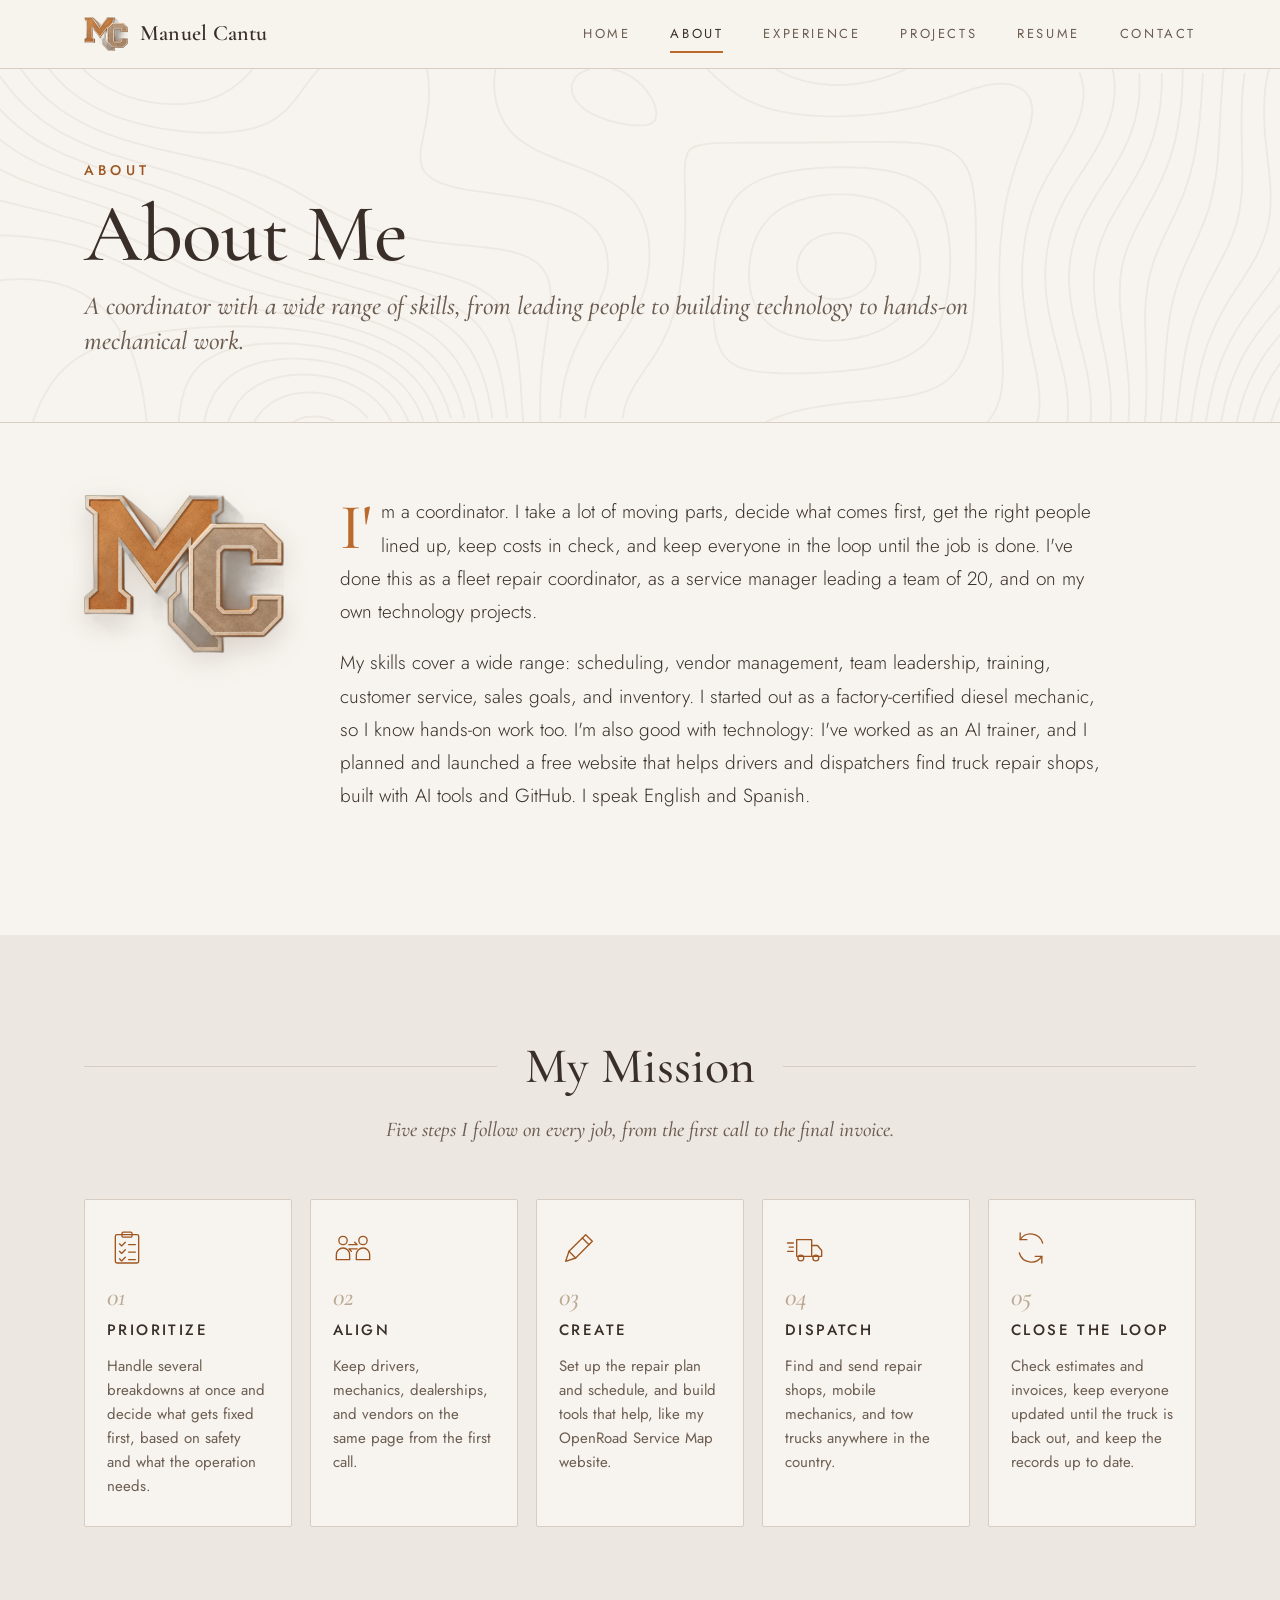
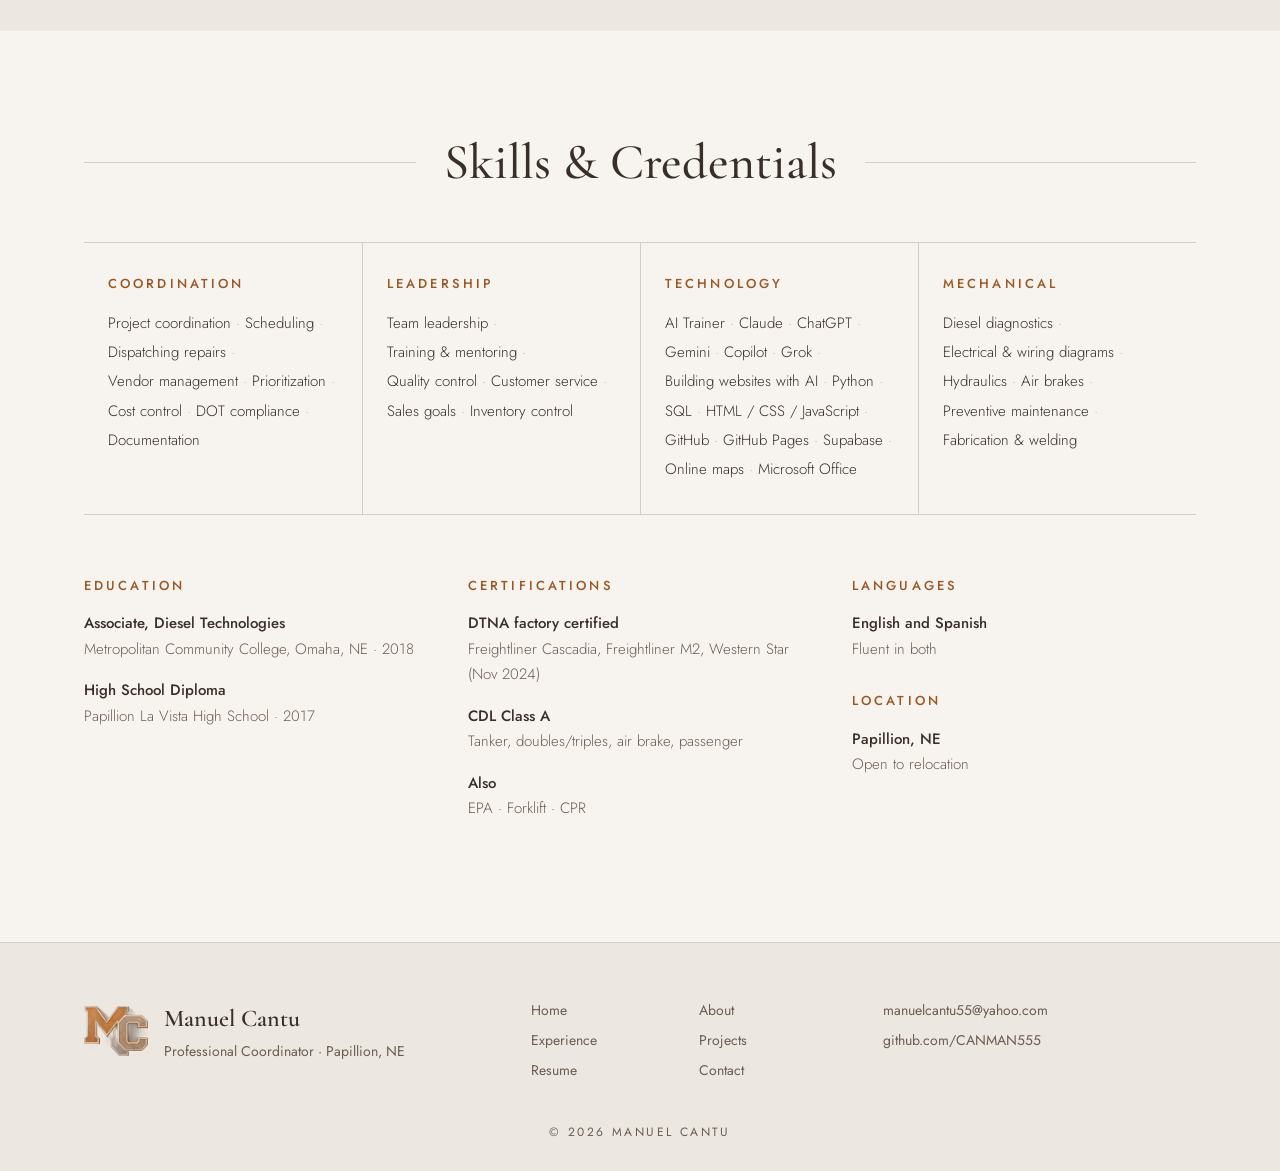
==== commit 15963749: "Update team size led to 20 Co-Authored-By: Claude Opus 5.5 (1M context) <noreply@anthropic.com> Clau" ====
--- a/about.html
+++ b/about.html
@@ -46,7 +46,7 @@
   <div class="wrap profile">
     <img class="profile-logo" src="assets/mc-logo.png" alt="MC logo" width="308" height="242">
     <div class="profile-text">
-      <p>I'm a coordinator. I take a lot of moving parts, decide what comes first, get the right people lined up, keep costs in check, and keep everyone in the loop until the job is done. I've done this as a fleet repair coordinator, as a service manager leading a team of 12, and on my own technology projects.</p>
+      <p>I'm a coordinator. I take a lot of moving parts, decide what comes first, get the right people lined up, keep costs in check, and keep everyone in the loop until the job is done. I've done this as a fleet repair coordinator, as a service manager leading a team of 20, and on my own technology projects.</p>
       <p>My skills cover a wide range: scheduling, vendor management, team leadership, training, customer service, sales goals, and inventory. I started out as a factory-certified diesel mechanic, so I know hands-on work too. I'm also good with technology: I've worked as an AI trainer, and I planned and launched a free website that helps drivers and dispatchers find truck repair shops, built with AI tools and GitHub. I speak English and Spanish.</p>
     </div>
   </div>
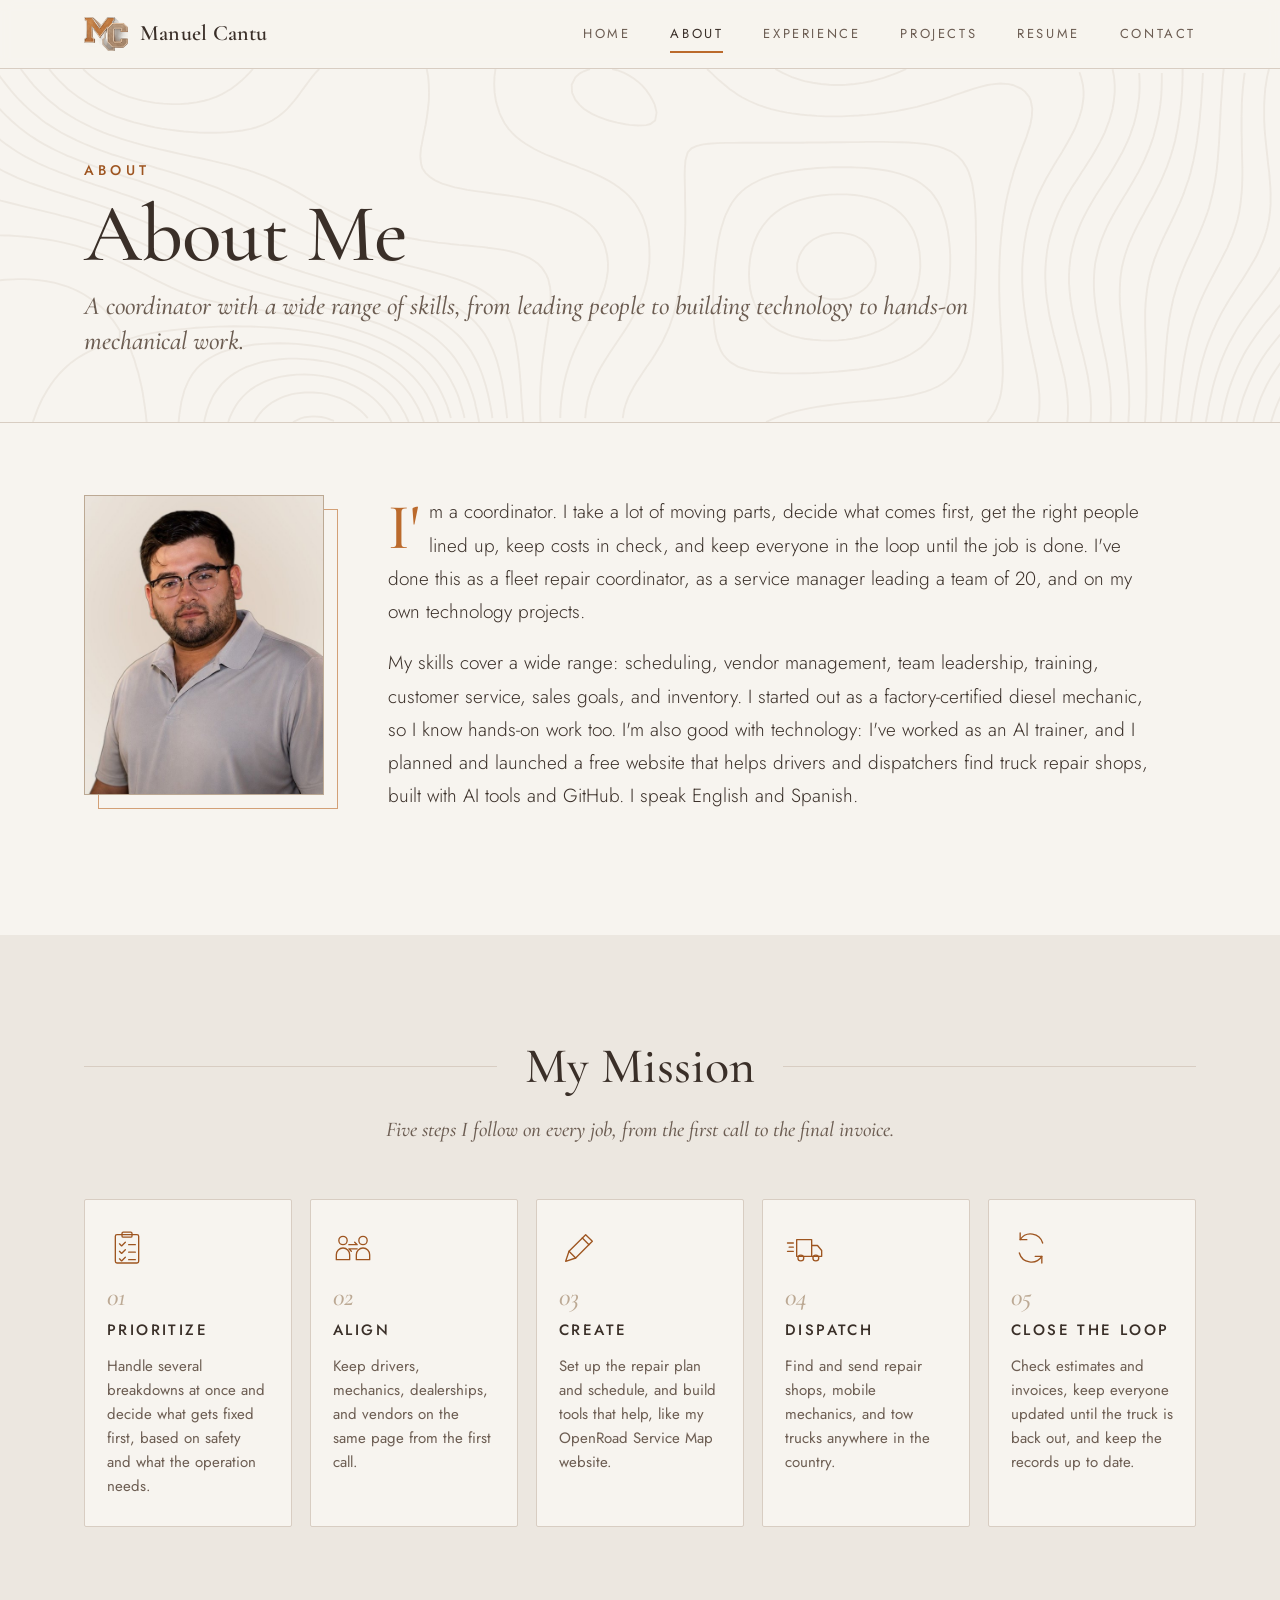
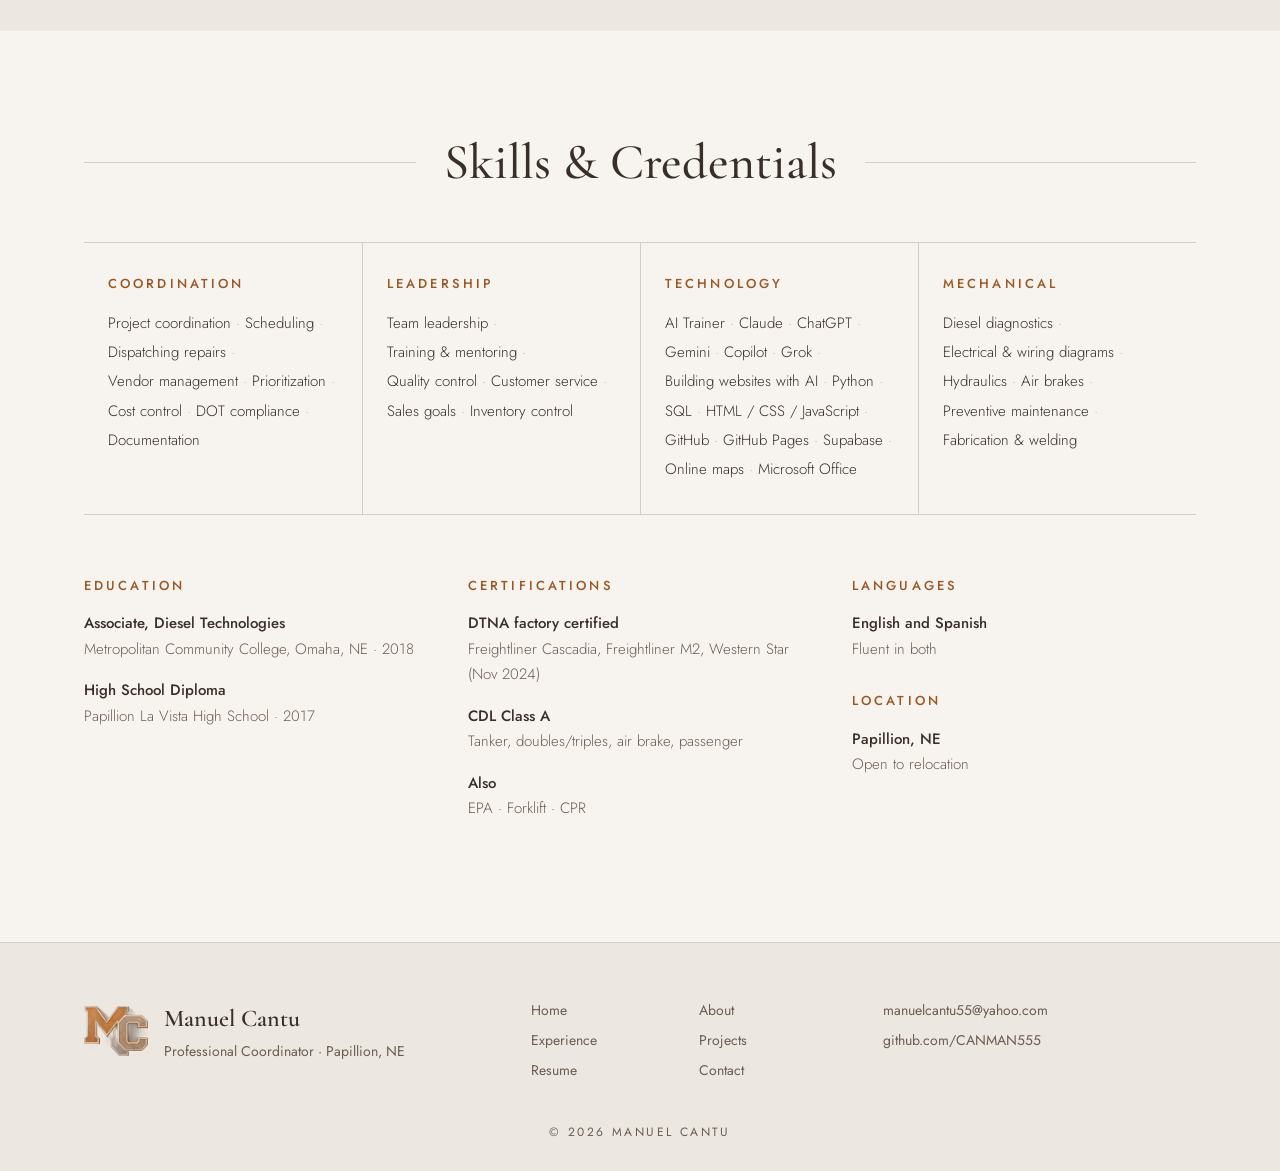
==== commit 2221b2bb: "Add Manny's profile photo on Home, About and Contact The photo's black studio background is replaced" ====
--- a/about.html
+++ b/about.html
@@ -7,7 +7,7 @@
 <meta name="description" content="Manuel Cantu, Professional Coordinator in fleet maintenance and operations. Profile, mission, skills, education and certifications.">
 <meta property="og:title" content="About · Manuel Cantu">
 <meta property="og:description" content="Manuel Cantu, Professional Coordinator in fleet maintenance and operations. Profile, mission, skills, education and certifications.">
-<meta property="og:image" content="https://canman555.github.io/manuel-cantu-portfolio/assets/mc-logo.jpg">
+<meta property="og:image" content="https://canman555.github.io/manuel-cantu-portfolio/assets/manny-portrait-600.jpg">
 <meta name="theme-color" content="#f7f4ef">
 <link rel="icon" type="image/png" href="assets/favicon.png">
 <link rel="apple-touch-icon" href="assets/apple-touch-icon.png">
@@ -44,7 +44,7 @@
 </section>
 <section class="band" id="profile">
   <div class="wrap profile">
-    <img class="profile-logo" src="assets/mc-logo.png" alt="MC logo" width="308" height="242">
+    <figure class="profile-photo"><img src="assets/manny-portrait-tall.jpg" alt="Manuel Cantu" width="560" height="700"></figure>
     <div class="profile-text">
       <p>I'm a coordinator. I take a lot of moving parts, decide what comes first, get the right people lined up, keep costs in check, and keep everyone in the loop until the job is done. I've done this as a fleet repair coordinator, as a service manager leading a team of 20, and on my own technology projects.</p>
       <p>My skills cover a wide range: scheduling, vendor management, team leadership, training, customer service, sales goals, and inventory. I started out as a factory-certified diesel mechanic, so I know hands-on work too. I'm also good with technology: I've worked as an AI trainer, and I planned and launched a free website that helps drivers and dispatchers find truck repair shops, built with AI tools and GitHub. I speak English and Spanish.</p>
--- a/styles.css
+++ b/styles.css
@@ -56,7 +56,7 @@
 .mission-line li:not(:last-child)::after { content: "—"; color: var(--peach); margin: 0 14px; letter-spacing: 0; }
 
 .glance { background: var(--white); border: 1px solid var(--line); padding: 34px 34px 22px; box-shadow: 0 30px 60px -36px rgba(90, 64, 40, .35); }
-.glance-logo { width: 96px; margin: 0 0 18px; filter: drop-shadow(0 6px 8px rgba(90, 64, 40, .2)); }
+.glance-photo { display: block; width: 112px; height: 112px; margin: 0 0 18px; border-radius: 50%; object-fit: cover; border: 1px solid var(--taupe); outline: 1px solid var(--line); outline-offset: 5px; }
 .glance h2 { margin: 0 0 10px; font-family: var(--display); font-style: italic; font-weight: 500; font-size: 26px; color: var(--ink); }
 .glance dl { margin: 0; }
 .glance dl div { display: grid; grid-template-columns: 96px 1fr; gap: 12px; padding: 12px 0; border-top: 1px solid var(--line); }
@@ -150,13 +150,11 @@
 #contact { padding: 88px 0 36px; }
 .ticket { position: relative; display: grid; grid-template-columns: auto 1fr auto; gap: 44px; align-items: center; background: var(--white); border: 1px solid var(--taupe); padding: 44px 48px; }
 .ticket::before { content: ""; position: absolute; inset: 6px; border: 1px solid var(--line); pointer-events: none; }
-.stamp { width: 150px; height: 150px; fill: none; stroke: var(--terra); stroke-width: 1.2; transform: rotate(-8deg); }
-.stamp text { fill: var(--terra); stroke: none; font-family: var(--sans); font-size: 12.5px; letter-spacing: .14em; }
-.stamp .mono-m { font-family: var(--display); font-size: 40px; letter-spacing: 0; }
 .ticket h2 { margin: 0 0 16px; font-family: var(--display); font-weight: 500; font-size: clamp(38px, 4.6vw, 62px); line-height: 1; }
 .contact-list { list-style: none; margin: 0; padding: 0; display: flex; flex-wrap: wrap; gap: 6px 28px; font-size: 16px; }
 .contact-list a { text-decoration: none; border-bottom: 1px solid var(--peach); }
 .contact-list a:hover { color: var(--terra); }
+.ticket-photo { display: block; width: 150px; height: 150px; border-radius: 50%; object-fit: cover; border: 1px solid var(--taupe); outline: 1px solid var(--peach); outline-offset: 6px; }
 .ticket-actions { display: grid; gap: 12px; justify-items: stretch; text-align: center; }
 .foot { margin: 30px 0 0; text-align: center; font-size: 12.5px; color: var(--ink-soft); letter-spacing: .2em; text-transform: uppercase; }
 
@@ -211,7 +209,7 @@
   .departures ul { padding-left: 40px; font-size: 15px; }
   .shots { padding: 0 34px 34px 0; }
   .ticket { grid-template-columns: 1fr; padding: 32px 22px; justify-items: start; gap: 24px; }
-  .stamp { width: 110px; height: 110px; }
+  .ticket-photo { width: 110px; height: 110px; }
   .ticket-actions { grid-auto-flow: row; width: 100%; }
 }
 
@@ -249,8 +247,10 @@
 .cta h2 { margin: 0; font-family: var(--display); font-weight: 500; font-size: clamp(36px, 4.4vw, 58px); line-height: 1; }
 
 /* ---------- About ---------- */
-.profile { display: grid; grid-template-columns: 200px 1fr; gap: 56px; align-items: start; }
-.profile-logo { width: 100%; filter: drop-shadow(0 10px 14px rgba(90, 64, 40, .2)); }
+.profile { display: grid; grid-template-columns: 240px 1fr; gap: 64px; align-items: start; }
+.profile-photo { position: relative; margin: 0; }
+.profile-photo::before { content: ""; position: absolute; inset: 14px -14px -14px 14px; border: 1px solid var(--peach); }
+.profile-photo img { position: relative; display: block; width: 100%; height: auto; border: 1px solid var(--taupe); }
 .profile-text p { margin: 0 0 18px; max-width: 40em; font-size: 19px; font-weight: 300; line-height: 1.75; }
 .profile-text p:first-child::first-letter { font-family: var(--display); font-size: 3.4em; float: left; line-height: .85; padding: 6px 10px 0 0; color: var(--orange); }
 
@@ -312,7 +312,7 @@
 @media (max-width: 640px) {
   .explore { grid-template-columns: 1fr; }
   .profile { grid-template-columns: 1fr; gap: 24px; }
-  .profile-logo { width: 120px; }
+  .profile-photo { width: 180px; }
   .profile-text p { font-size: 17px; }
   .resume-pages { grid-template-columns: 1fr; }
   .cta-inner { flex-direction: column; align-items: flex-start; }
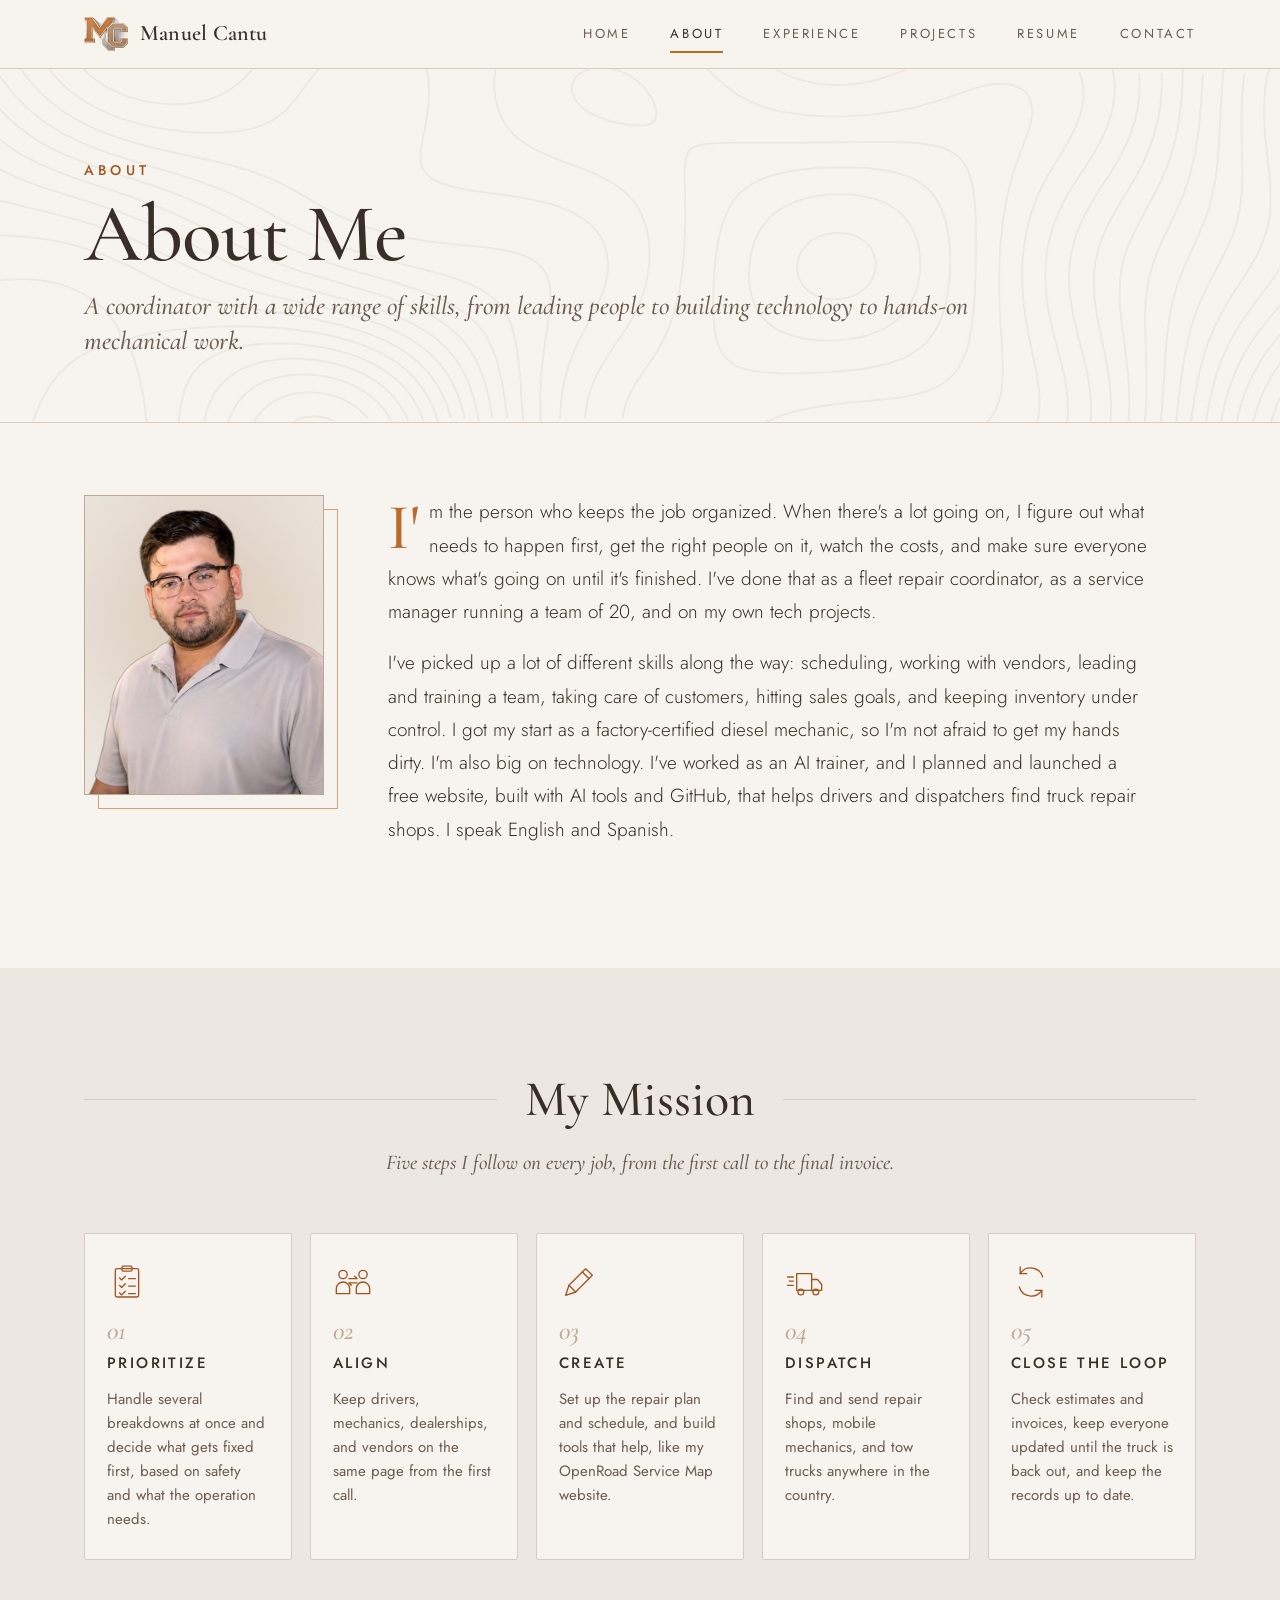
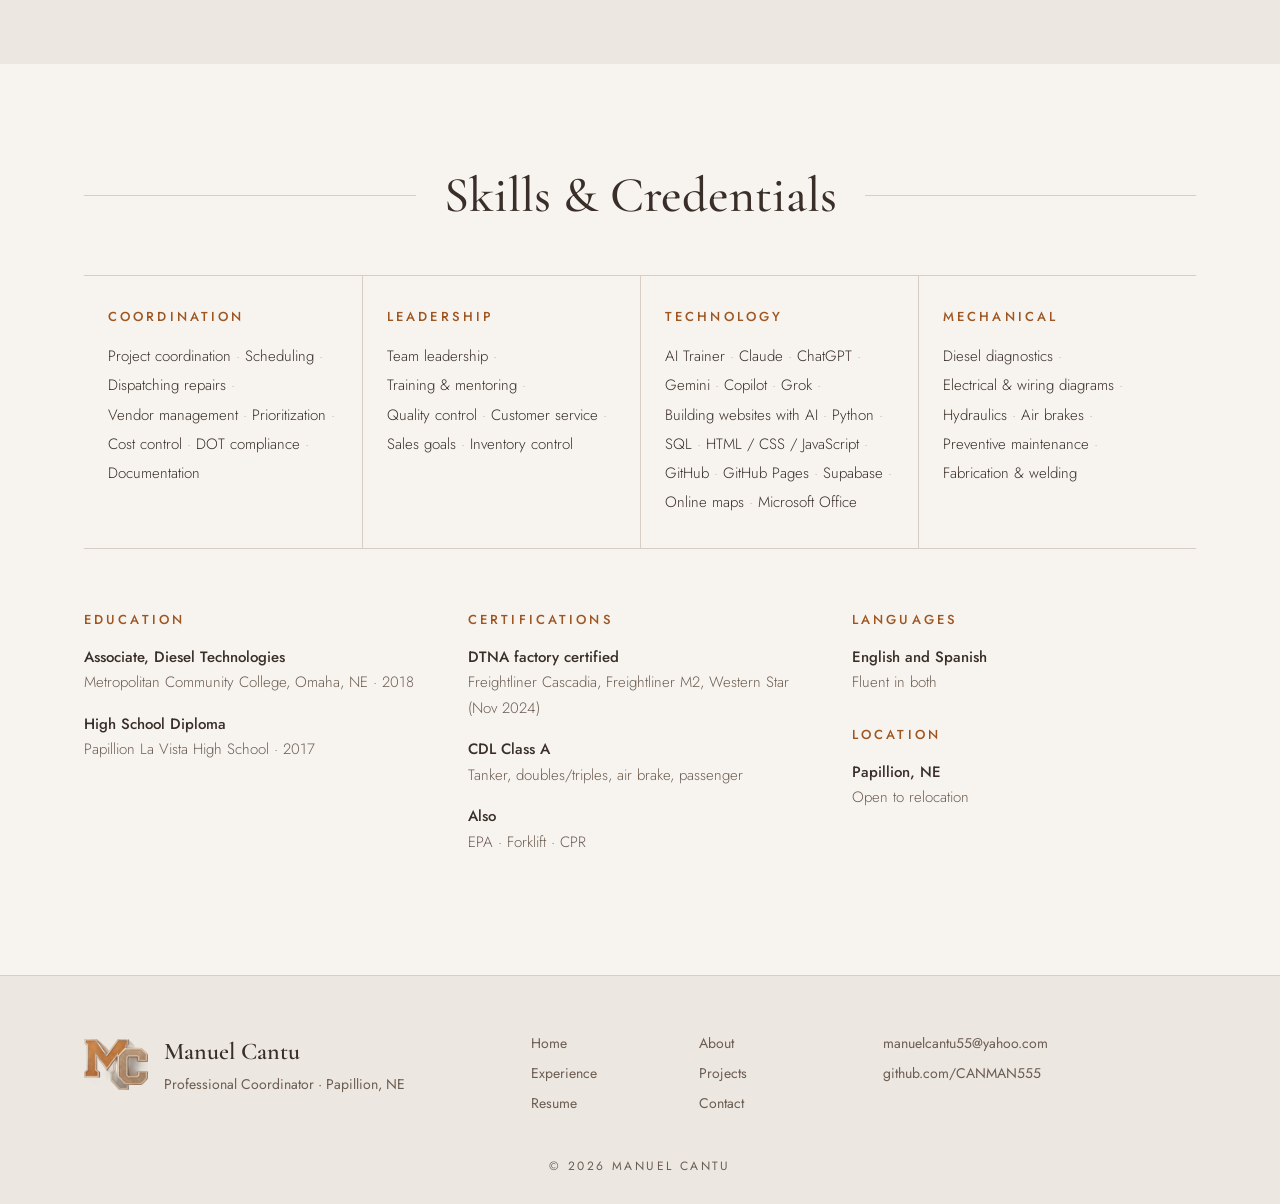
==== commit e2b7e811: "Rewrite About profile in Manny's own voice Co-Authored-By: Claude Opus 5.5 (1M context) <noreply@ant" ====
--- a/about.html
+++ b/about.html
@@ -46,8 +46,8 @@
   <div class="wrap profile">
     <figure class="profile-photo"><img src="assets/manny-portrait-tall.jpg" alt="Manuel Cantu" width="560" height="700"></figure>
     <div class="profile-text">
-      <p>I'm a coordinator. I take a lot of moving parts, decide what comes first, get the right people lined up, keep costs in check, and keep everyone in the loop until the job is done. I've done this as a fleet repair coordinator, as a service manager leading a team of 20, and on my own technology projects.</p>
-      <p>My skills cover a wide range: scheduling, vendor management, team leadership, training, customer service, sales goals, and inventory. I started out as a factory-certified diesel mechanic, so I know hands-on work too. I'm also good with technology: I've worked as an AI trainer, and I planned and launched a free website that helps drivers and dispatchers find truck repair shops, built with AI tools and GitHub. I speak English and Spanish.</p>
+      <p>I'm the person who keeps the job organized. When there's a lot going on, I figure out what needs to happen first, get the right people on it, watch the costs, and make sure everyone knows what's going on until it's finished. I've done that as a fleet repair coordinator, as a service manager running a team of 20, and on my own tech projects.</p>
+      <p>I've picked up a lot of different skills along the way: scheduling, working with vendors, leading and training a team, taking care of customers, hitting sales goals, and keeping inventory under control. I got my start as a factory-certified diesel mechanic, so I'm not afraid to get my hands dirty. I'm also big on technology. I've worked as an AI trainer, and I planned and launched a free website, built with AI tools and GitHub, that helps drivers and dispatchers find truck repair shops. I speak English and Spanish.</p>
     </div>
   </div>
 </section>
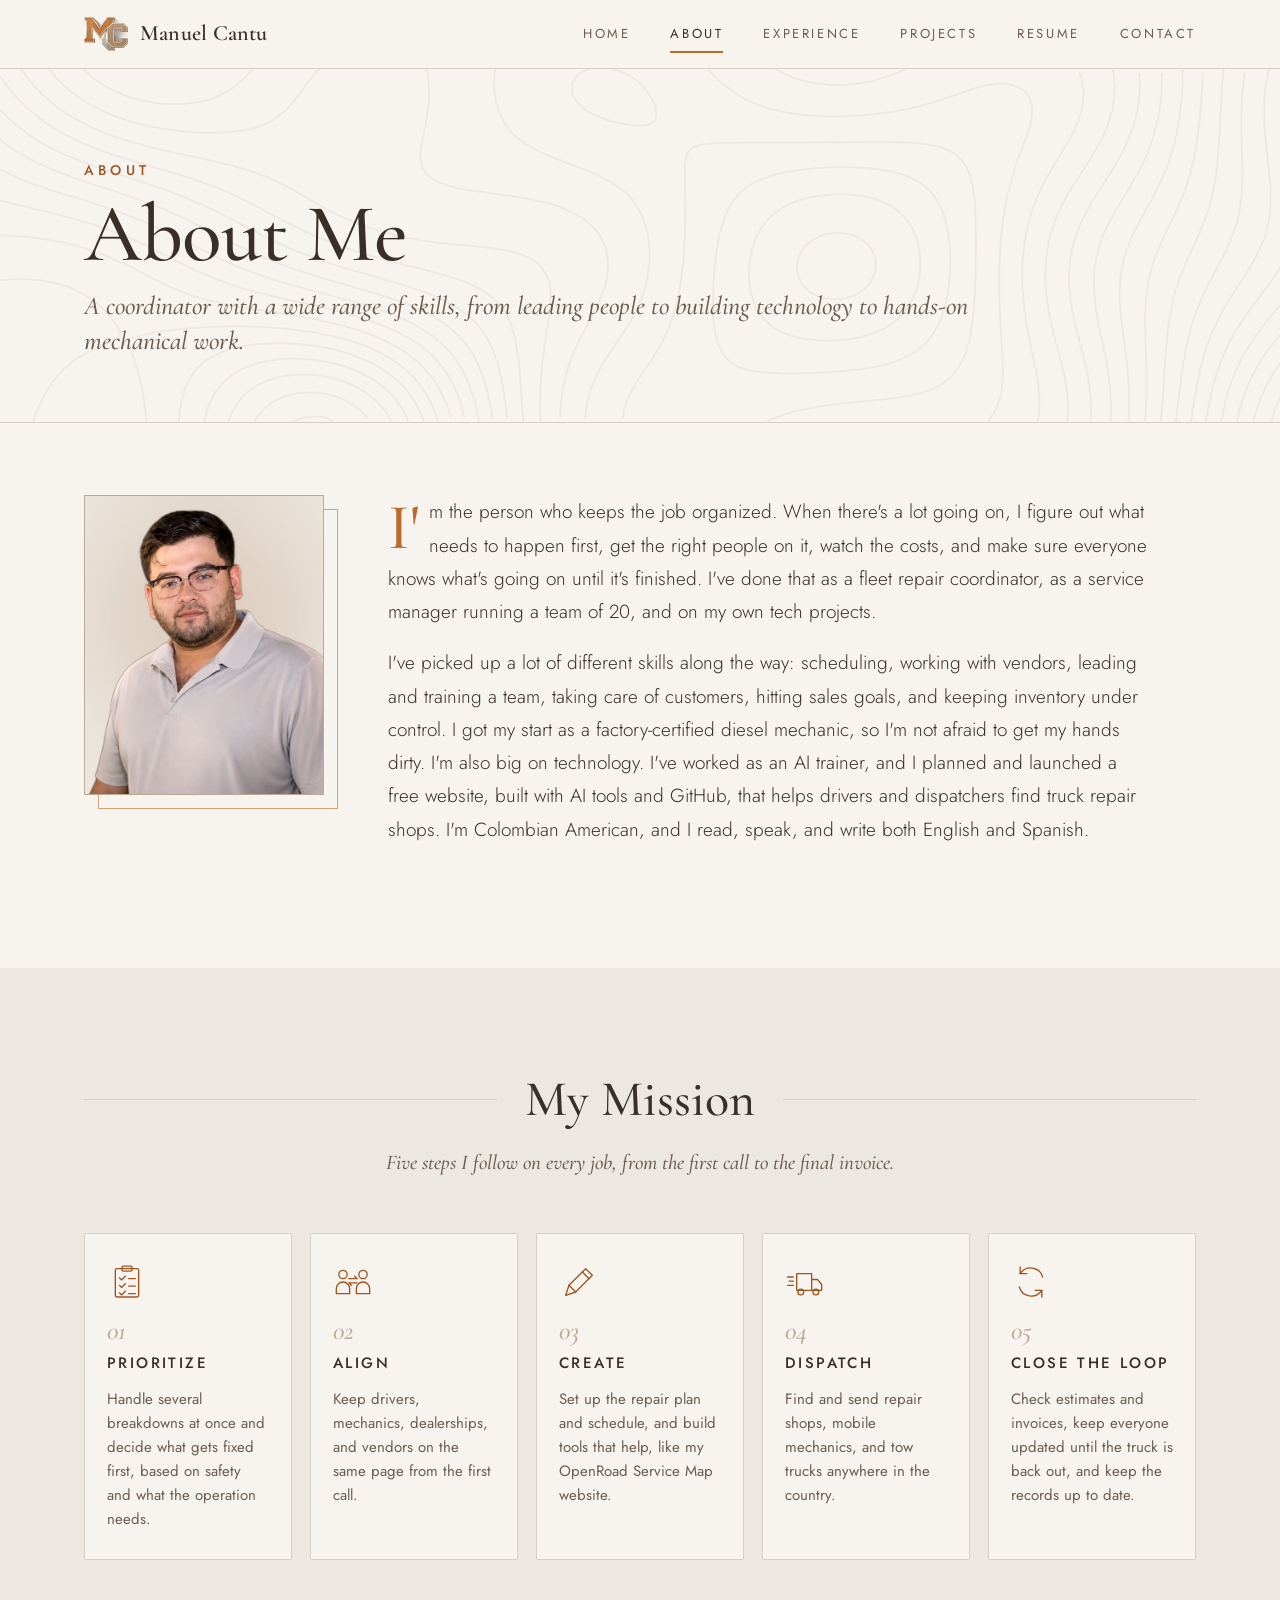
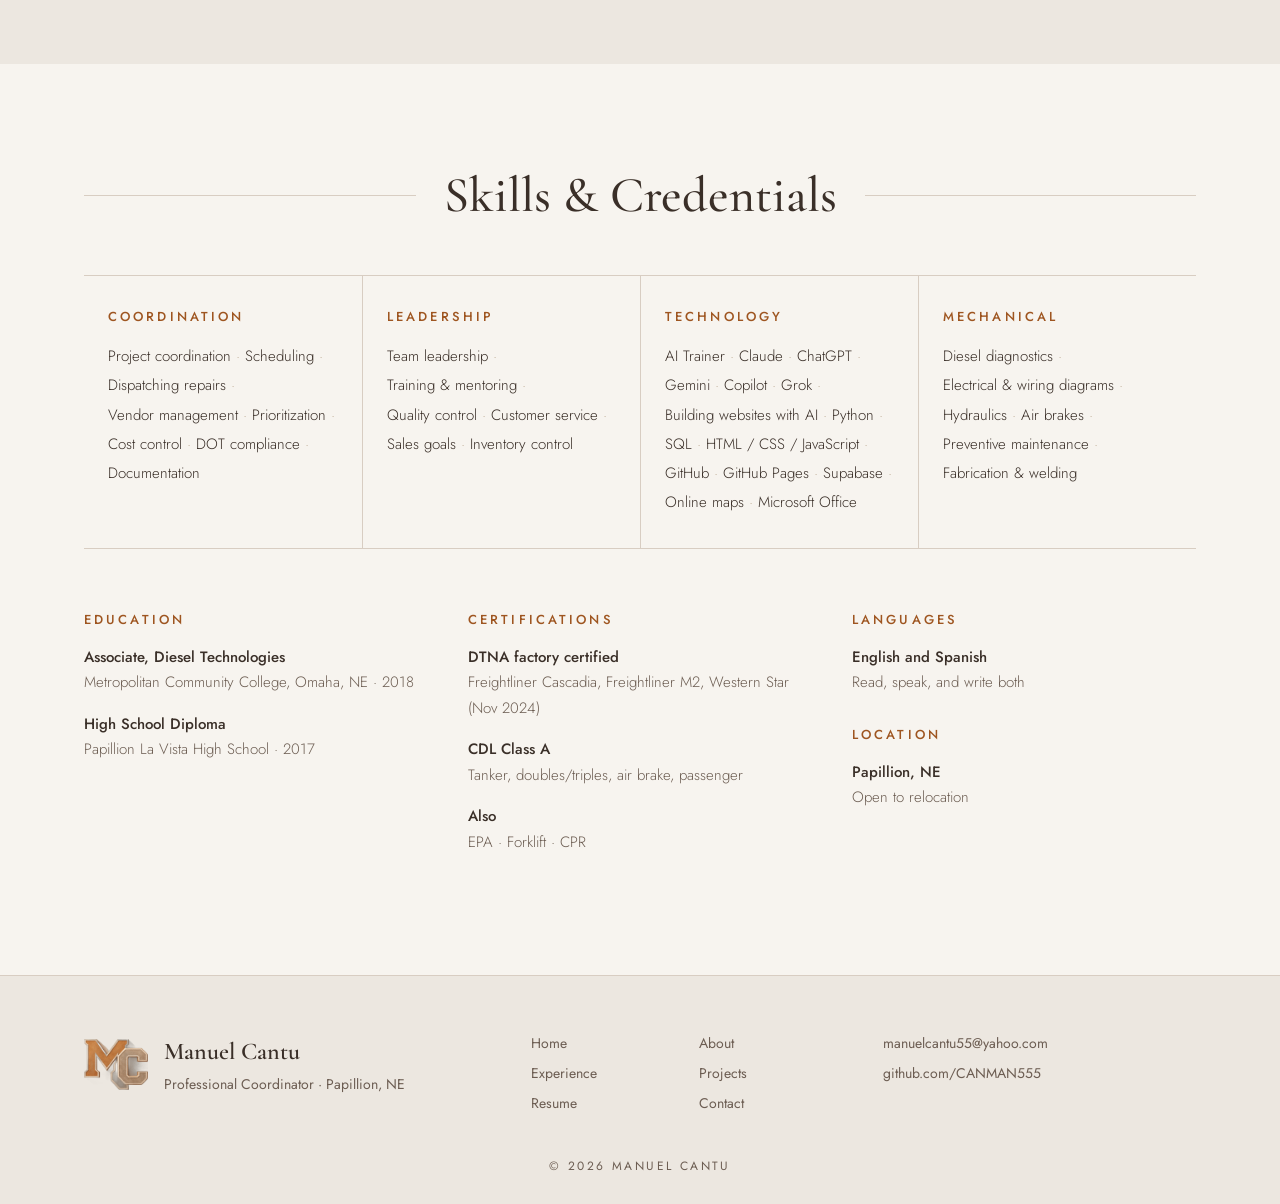
==== commit a28f7039: "Say Colombian American and read/speak/write both languages Co-Authored-By: Claude Opus 5.5 (1M conte" ====
--- a/about.html
+++ b/about.html
@@ -47,7 +47,7 @@
     <figure class="profile-photo"><img src="assets/manny-portrait-tall.jpg" alt="Manuel Cantu" width="560" height="700"></figure>
     <div class="profile-text">
       <p>I'm the person who keeps the job organized. When there's a lot going on, I figure out what needs to happen first, get the right people on it, watch the costs, and make sure everyone knows what's going on until it's finished. I've done that as a fleet repair coordinator, as a service manager running a team of 20, and on my own tech projects.</p>
-      <p>I've picked up a lot of different skills along the way: scheduling, working with vendors, leading and training a team, taking care of customers, hitting sales goals, and keeping inventory under control. I got my start as a factory-certified diesel mechanic, so I'm not afraid to get my hands dirty. I'm also big on technology. I've worked as an AI trainer, and I planned and launched a free website, built with AI tools and GitHub, that helps drivers and dispatchers find truck repair shops. I speak English and Spanish.</p>
+      <p>I've picked up a lot of different skills along the way: scheduling, working with vendors, leading and training a team, taking care of customers, hitting sales goals, and keeping inventory under control. I got my start as a factory-certified diesel mechanic, so I'm not afraid to get my hands dirty. I'm also big on technology. I've worked as an AI trainer, and I planned and launched a free website, built with AI tools and GitHub, that helps drivers and dispatchers find truck repair shops. I'm Colombian American, and I read, speak, and write both English and Spanish.</p>
     </div>
   </div>
 </section>
@@ -137,7 +137,7 @@
       </div>
       <div>
         <h3>Languages</h3>
-        <p><b>English and Spanish</b><br>Fluent in both</p>
+        <p><b>English and Spanish</b><br>Read, speak, and write both</p>
         <h3 class="mt">Location</h3>
         <p><b>Papillion, NE</b><br>Open to relocation</p>
       </div>
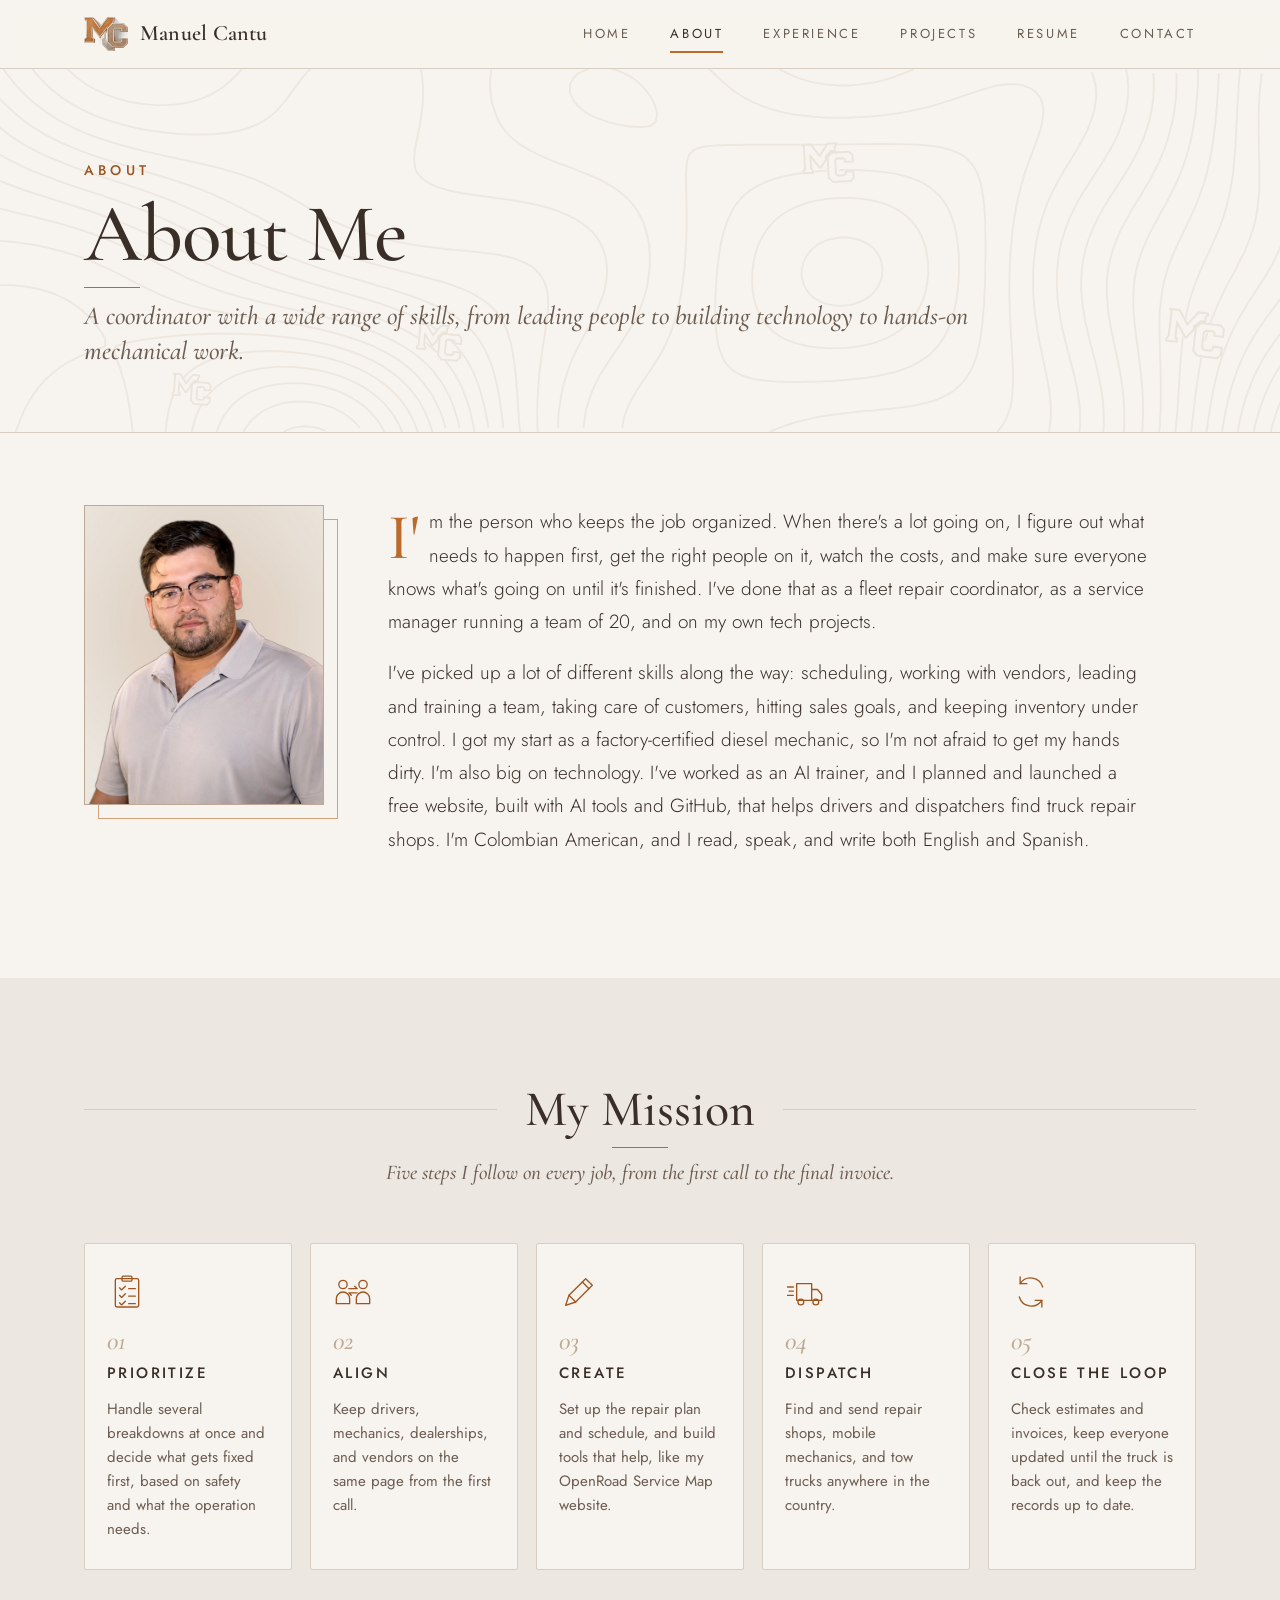
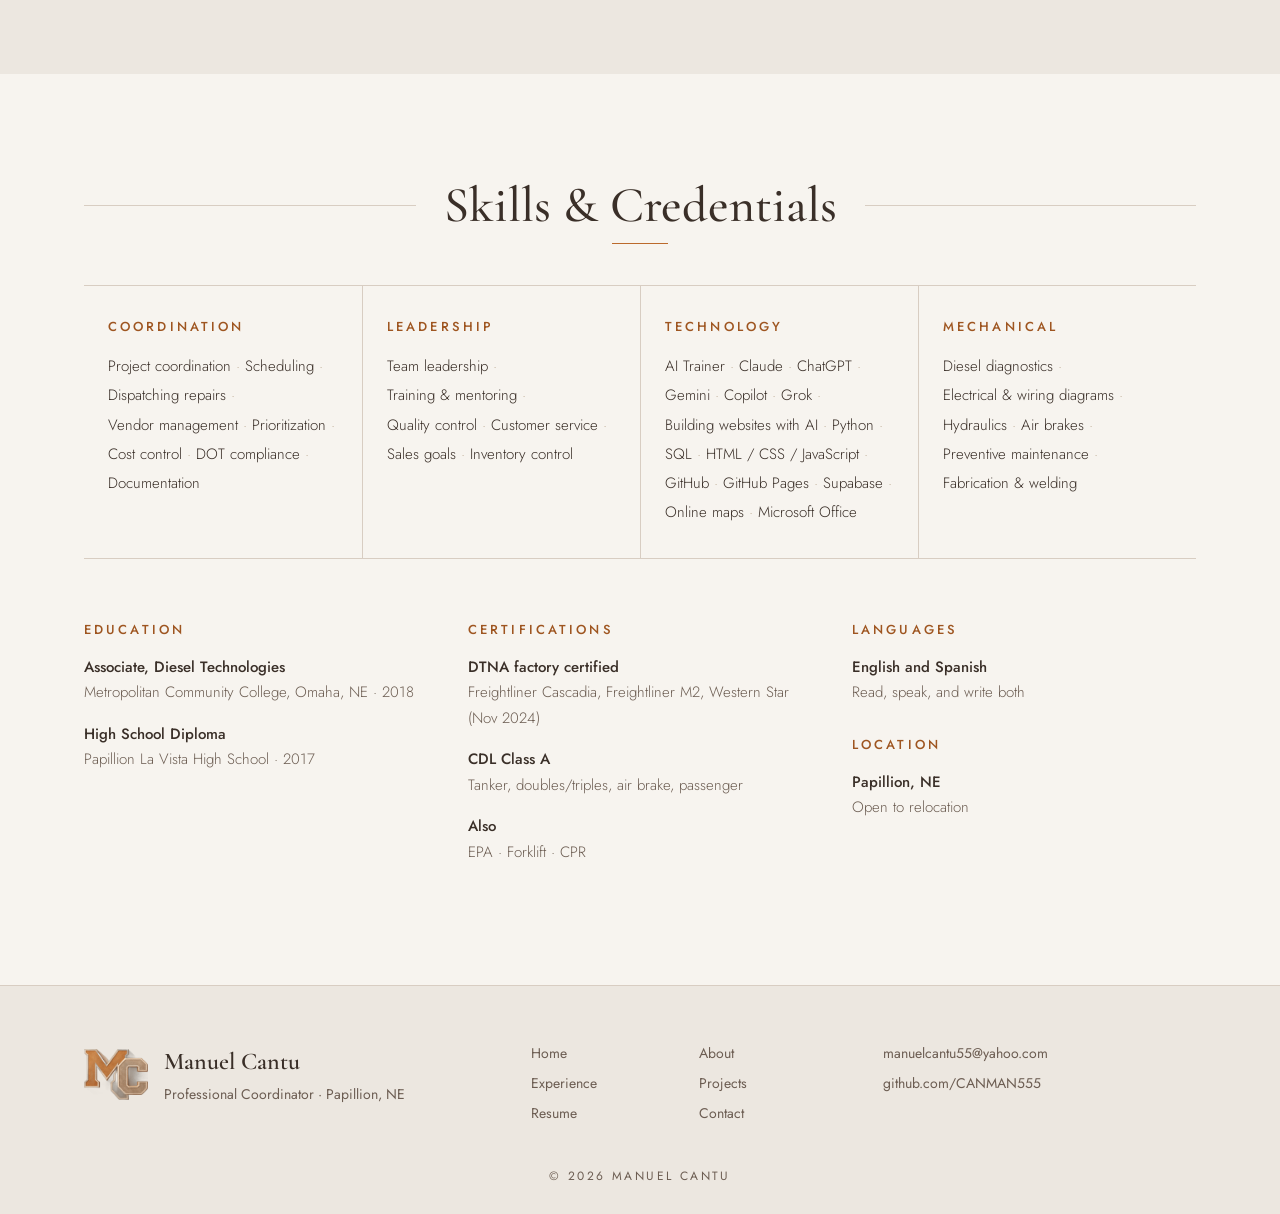
==== commit 66afd123: "Add scroll animation system: progress bar, reveals, heading lines, image wipes All motion lives in a" ====
--- a/about.html
+++ b/about.html
@@ -14,6 +14,8 @@
 <link rel="preload" href="assets/fonts/cormorant-500.woff2" as="font" type="font/woff2" crossorigin>
 <link rel="preload" href="assets/fonts/jost-300-600.woff2" as="font" type="font/woff2" crossorigin>
 <link rel="stylesheet" href="styles.css">
+<link rel="stylesheet" href="assets/css/motion.css">
+<script src="assets/js/motion.js"></script>
 </head>
 <body>
 
@@ -37,27 +39,27 @@
 
 <section class="page-head">
   <div class="wrap">
-    <p class="kicker">About</p>
-    <h1>About Me</h1>
-    <p class="page-lede">A coordinator with a wide range of skills, from leading people to building technology to hands-on mechanical work.</p>
+    <p class="kicker" data-reveal>About</p>
+    <h1 data-reveal="heading">About Me</h1>
+    <p class="page-lede" data-reveal>A coordinator with a wide range of skills, from leading people to building technology to hands-on mechanical work.</p>
   </div>
 </section>
 <section class="band" id="profile">
   <div class="wrap profile">
-    <figure class="profile-photo"><img src="assets/manny-portrait-tall.jpg" alt="Manuel Cantu" width="560" height="700"></figure>
+    <figure class="profile-photo"><img src="assets/manny-portrait-tall.jpg" alt="Manuel Cantu" width="560" height="700" data-reveal="image"></figure>
     <div class="profile-text">
-      <p>I'm the person who keeps the job organized. When there's a lot going on, I figure out what needs to happen first, get the right people on it, watch the costs, and make sure everyone knows what's going on until it's finished. I've done that as a fleet repair coordinator, as a service manager running a team of 20, and on my own tech projects.</p>
-      <p>I've picked up a lot of different skills along the way: scheduling, working with vendors, leading and training a team, taking care of customers, hitting sales goals, and keeping inventory under control. I got my start as a factory-certified diesel mechanic, so I'm not afraid to get my hands dirty. I'm also big on technology. I've worked as an AI trainer, and I planned and launched a free website, built with AI tools and GitHub, that helps drivers and dispatchers find truck repair shops. I'm Colombian American, and I read, speak, and write both English and Spanish.</p>
+      <p data-reveal>I'm the person who keeps the job organized. When there's a lot going on, I figure out what needs to happen first, get the right people on it, watch the costs, and make sure everyone knows what's going on until it's finished. I've done that as a fleet repair coordinator, as a service manager running a team of 20, and on my own tech projects.</p>
+      <p data-reveal>I've picked up a lot of different skills along the way: scheduling, working with vendors, leading and training a team, taking care of customers, hitting sales goals, and keeping inventory under control. I got my start as a factory-certified diesel mechanic, so I'm not afraid to get my hands dirty. I'm also big on technology. I've worked as an AI trainer, and I planned and launched a free website, built with AI tools and GitHub, that helps drivers and dispatchers find truck repair shops. I'm Colombian American, and I read, speak, and write both English and Spanish.</p>
     </div>
   </div>
 </section>
 
 <section class="plain" id="mission">
   <div class="wrap">
-    <h2 class="rule">My Mission</h2>
-    <p class="section-lede">Five steps I follow on every job, from the first call to the final invoice.</p>
+    <h2 class="rule" data-reveal="heading">My Mission</h2>
+    <p class="section-lede" data-reveal>Five steps I follow on every job, from the first call to the final invoice.</p>
     <ol class="method">
-      <li>
+      <li data-reveal>
         <svg viewBox="0 0 48 48" aria-hidden="true"><rect x="10" y="8" width="28" height="34" rx="2"/><rect x="18" y="5" width="12" height="6" rx="1.5"/><path d="M15 19l2.5 2.5L22 17M15 28l2.5 2.5L22 26M15 37l2.5 2.5L22 35M26 20h8M26 29h8M26 38h8"/></svg>
         <div>
           <span class="step">01</span>
@@ -65,7 +67,7 @@
           <p>Handle several breakdowns at once and decide what gets fixed first, based on safety and what the operation needs.</p>
         </div>
       </li>
-      <li>
+      <li data-reveal>
         <svg viewBox="0 0 48 48" aria-hidden="true"><circle cx="12" cy="15" r="5"/><path d="M4 38v-6a8 8 0 0 1 16 0v6z"/><circle cx="36" cy="15" r="5"/><path d="M28 38v-6a8 8 0 0 1 16 0v6z"/><path d="M19 20h10l-3-3M29 25H19l3 3"/></svg>
         <div>
           <span class="step">02</span>
@@ -73,7 +75,7 @@
           <p>Keep drivers, mechanics, dealerships, and vendors on the same page from the first call.</p>
         </div>
       </li>
-      <li>
+      <li data-reveal>
         <svg viewBox="0 0 48 48" aria-hidden="true"><path d="M8 40l4-12L32 8l8 8-20 20z"/><path d="M28 12l8 8M12 28l8 8"/></svg>
         <div>
           <span class="step">03</span>
@@ -81,7 +83,7 @@
           <p>Set up the repair plan and schedule, and build tools that help, like my OpenRoad Service Map website.</p>
         </div>
       </li>
-      <li>
+      <li data-reveal>
         <svg viewBox="0 0 48 48" aria-hidden="true"><path d="M14 14h18v20H14zM32 21h7l5 6v7h-12"/><circle cx="19" cy="36" r="3.5"/><circle cx="37" cy="36" r="3.5"/><path d="M3 18h7M5 23h5M3 28h7"/></svg>
         <div>
           <span class="step">04</span>
@@ -89,7 +91,7 @@
           <p>Find and send repair shops, mobile mechanics, and tow trucks anywhere in the country.</p>
         </div>
       </li>
-      <li>
+      <li data-reveal>
         <svg viewBox="0 0 48 48" aria-hidden="true"><path d="M38 18A15 15 0 0 0 11 14M10 30a15 15 0 0 0 27 4"/><path d="M11 6v8h8M37 42v-8h-8"/></svg>
         <div>
           <span class="step">05</span>
@@ -103,39 +105,39 @@
 
 <section class="band" id="toolbox">
   <div class="wrap">
-    <h2 class="rule">Skills &amp; Credentials</h2>
+    <h2 class="rule" data-reveal="heading">Skills &amp; Credentials</h2>
     <div class="toolbox">
-      <div>
+      <div data-reveal>
         <h3>Coordination</h3>
         <ul class="inline"><li>Project coordination</li><li>Scheduling</li><li>Dispatching repairs</li><li>Vendor management</li><li>Prioritization</li><li>Cost control</li><li>DOT compliance</li><li>Documentation</li></ul>
       </div>
-      <div>
+      <div data-reveal>
         <h3>Leadership</h3>
         <ul class="inline"><li>Team leadership</li><li>Training &amp; mentoring</li><li>Quality control</li><li>Customer service</li><li>Sales goals</li><li>Inventory control</li></ul>
       </div>
-      <div>
+      <div data-reveal>
         <h3>Technology</h3>
         <ul class="inline"><li>AI Trainer</li><li>Claude</li><li>ChatGPT</li><li>Gemini</li><li>Copilot</li><li>Grok</li><li>Building websites with AI</li><li>Python</li><li>SQL</li><li>HTML / CSS / JavaScript</li><li>GitHub</li><li>GitHub Pages</li><li>Supabase</li><li>Online maps</li><li>Microsoft Office</li></ul>
       </div>
-      <div>
+      <div data-reveal>
         <h3>Mechanical</h3>
         <ul class="inline"><li>Diesel diagnostics</li><li>Electrical &amp; wiring diagrams</li><li>Hydraulics</li><li>Air brakes</li><li>Preventive maintenance</li><li>Fabrication &amp; welding</li></ul>
       </div>
     </div>
 
     <div class="credentials">
-      <div>
+      <div data-reveal>
         <h3>Education</h3>
         <p><b>Associate, Diesel Technologies</b><br>Metropolitan Community College, Omaha, NE · 2018</p>
         <p><b>High School Diploma</b><br>Papillion La Vista High School · 2017</p>
       </div>
-      <div>
+      <div data-reveal>
         <h3>Certifications</h3>
         <p><b>DTNA factory certified</b><br>Freightliner Cascadia, Freightliner M2, Western Star (Nov 2024)</p>
         <p><b>CDL Class A</b><br>Tanker, doubles/triples, air brake, passenger</p>
         <p><b>Also</b><br>EPA · Forklift · CPR</p>
       </div>
-      <div>
+      <div data-reveal>
         <h3>Languages</h3>
         <p><b>English and Spanish</b><br>Read, speak, and write both</p>
         <h3 class="mt">Location</h3>
--- a/styles.css
+++ b/styles.css
@@ -43,7 +43,7 @@
 /* ---------- Home ---------- */
 .hero {
   padding: clamp(56px, 8vw, 104px) 0 0;
-  background: url("assets/route-lines.svg") center top / cover no-repeat, var(--white);
+  background: url("assets/route-lines-hero.svg") center top / cover no-repeat, var(--white);
 }
 .hero-grid { display: grid; grid-template-columns: 1.25fr 1fr; gap: clamp(40px, 6vw, 88px); align-items: center; }
 .hero-grid > * { min-width: 0; }
--- a/assets/css/motion.css
+++ b/assets/css/motion.css
@@ -0,0 +1,80 @@
+/* Motion: scroll progress bar, reveal on scroll, heading lines and image wipes.
+   Elements opt in with data-reveal in the HTML:
+     data-reveal            fade in and rise 24px
+     data-reveal="heading"  fade in and rise, then draw a thin line underneath
+     data-reveal="line"     only draw the line (for headings inside a card that already reveals)
+     data-reveal="image"    wipe up from the bottom while easing from 1.08 to 1
+   Hidden states only apply once motion.js has put the "motion" class on <html>,
+   so every page stays fully readable if JavaScript is off or fails. */
+
+:root {
+  --motion-ease: cubic-bezier(.22, 1, .36, 1);
+  --motion-rise: 24px;
+  --motion-time: .9s;
+  --motion-image-time: 1.2s;
+  --motion-line-time: 1.1s;
+}
+
+/* ---------- Scroll progress ---------- */
+.scroll-progress {
+  position: fixed; top: 0; left: 0; right: 0; z-index: 40;
+  height: 2px; background: var(--orange);
+  transform: scaleX(0); transform-origin: 0 50%;
+  pointer-events: none;
+}
+
+/* ---------- Fade and rise ---------- */
+html.motion [data-reveal]:not([data-reveal="line"]):not([data-reveal="image"]):not(.reveal-done) {
+  opacity: 0;
+  transform: translate3d(0, var(--motion-rise), 0);
+  transition: opacity var(--motion-time) var(--motion-ease), transform var(--motion-time) var(--motion-ease);
+}
+html.motion [data-reveal].is-revealed:not([data-reveal="line"]):not([data-reveal="image"]):not(.reveal-done) {
+  opacity: 1;
+  transform: none;
+}
+
+/* ---------- Heading lines ---------- */
+[data-reveal="heading"], [data-reveal="line"] { position: relative; }
+.reveal-line {
+  position: absolute; left: 0; bottom: -.22em;
+  width: 56px; height: 1px; background: var(--orange);
+  transform-origin: 0 50%;
+  pointer-events: none;
+}
+h2.rule .reveal-line { left: 50%; margin-left: -28px; transform-origin: 50% 50%; }
+/* Big titles get a little room so the line never touches the line of text below them. */
+h1[data-reveal="heading"] { margin-bottom: 24px; }
+h1 > .reveal-line { bottom: -14px; }
+.glance h2 > .reveal-line { bottom: -4px; }
+html.motion .reveal-line { transition: transform var(--motion-line-time) var(--motion-ease) .3s; }
+html.motion [data-reveal]:not(.is-revealed) > .reveal-line { transform: scaleX(0); }
+
+/* ---------- Image wipe ---------- */
+/* Images wait invisible (but unclipped, so the browser can tell when they scroll into view).
+   On entry motion.js "arms" them: fully clipped from the top, then the clip opens upward.
+   The image starts at 1.08 with its sides trimmed by the same amount (3.7%), so it never spills outside its frame. */
+html.motion img[data-reveal="image"]:not(.reveal-done) {
+  opacity: 0;
+  transform: scale(1.08);
+}
+html.motion img[data-reveal="image"].is-armed:not(.reveal-done) {
+  opacity: 1;
+  clip-path: inset(100% 3.7% 0 3.7%);
+  transition: clip-path var(--motion-image-time) var(--motion-ease), transform var(--motion-image-time) var(--motion-ease);
+}
+html.motion img[data-reveal="image"].is-armed.is-revealed:not(.reveal-done) {
+  clip-path: inset(0 0 0 0);
+  transform: none;
+}
+
+/* ---------- Printing and reduced motion: show everything, move nothing ---------- */
+@media print {
+  .scroll-progress { display: none; }
+  html.motion [data-reveal] { opacity: 1 !important; transform: none !important; clip-path: none !important; }
+}
+@media (prefers-reduced-motion: reduce) {
+  html.motion [data-reveal], html.motion .reveal-line {
+    opacity: 1 !important; transform: none !important; clip-path: none !important; transition: none !important;
+  }
+}
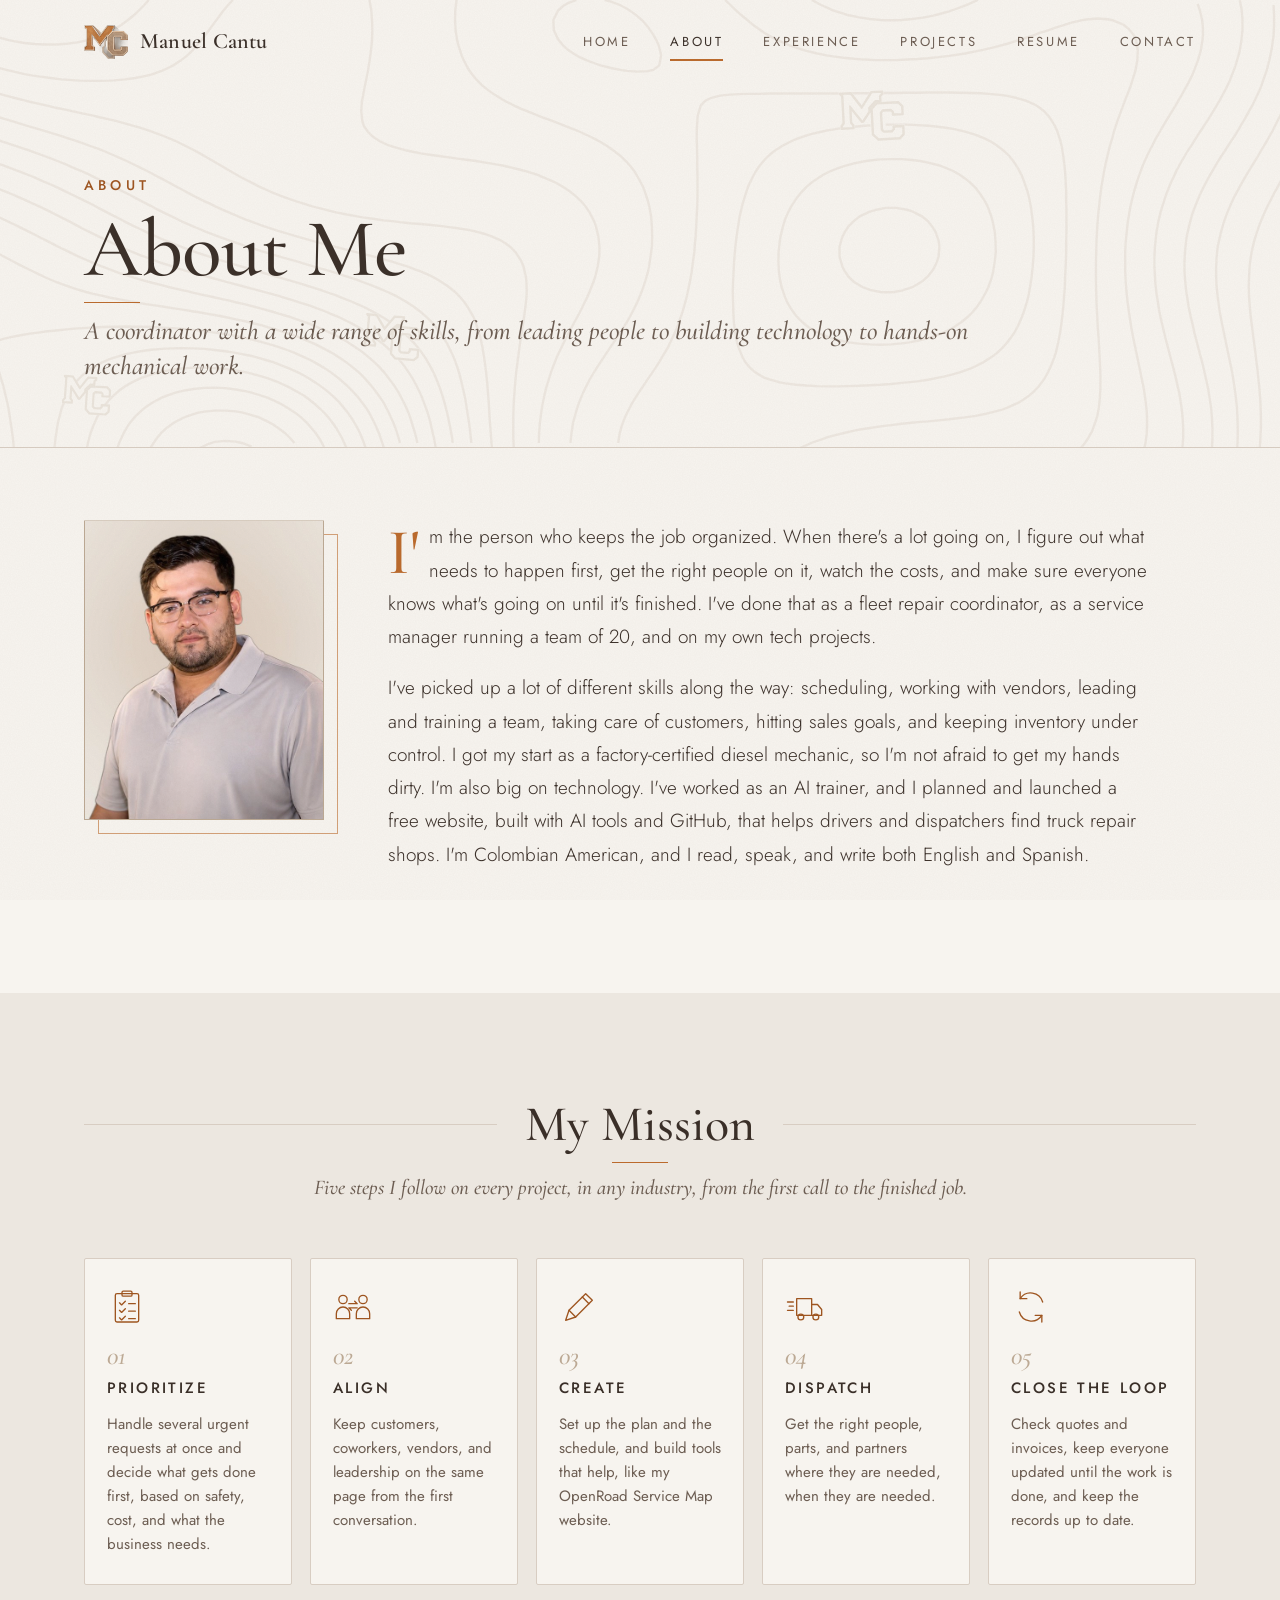
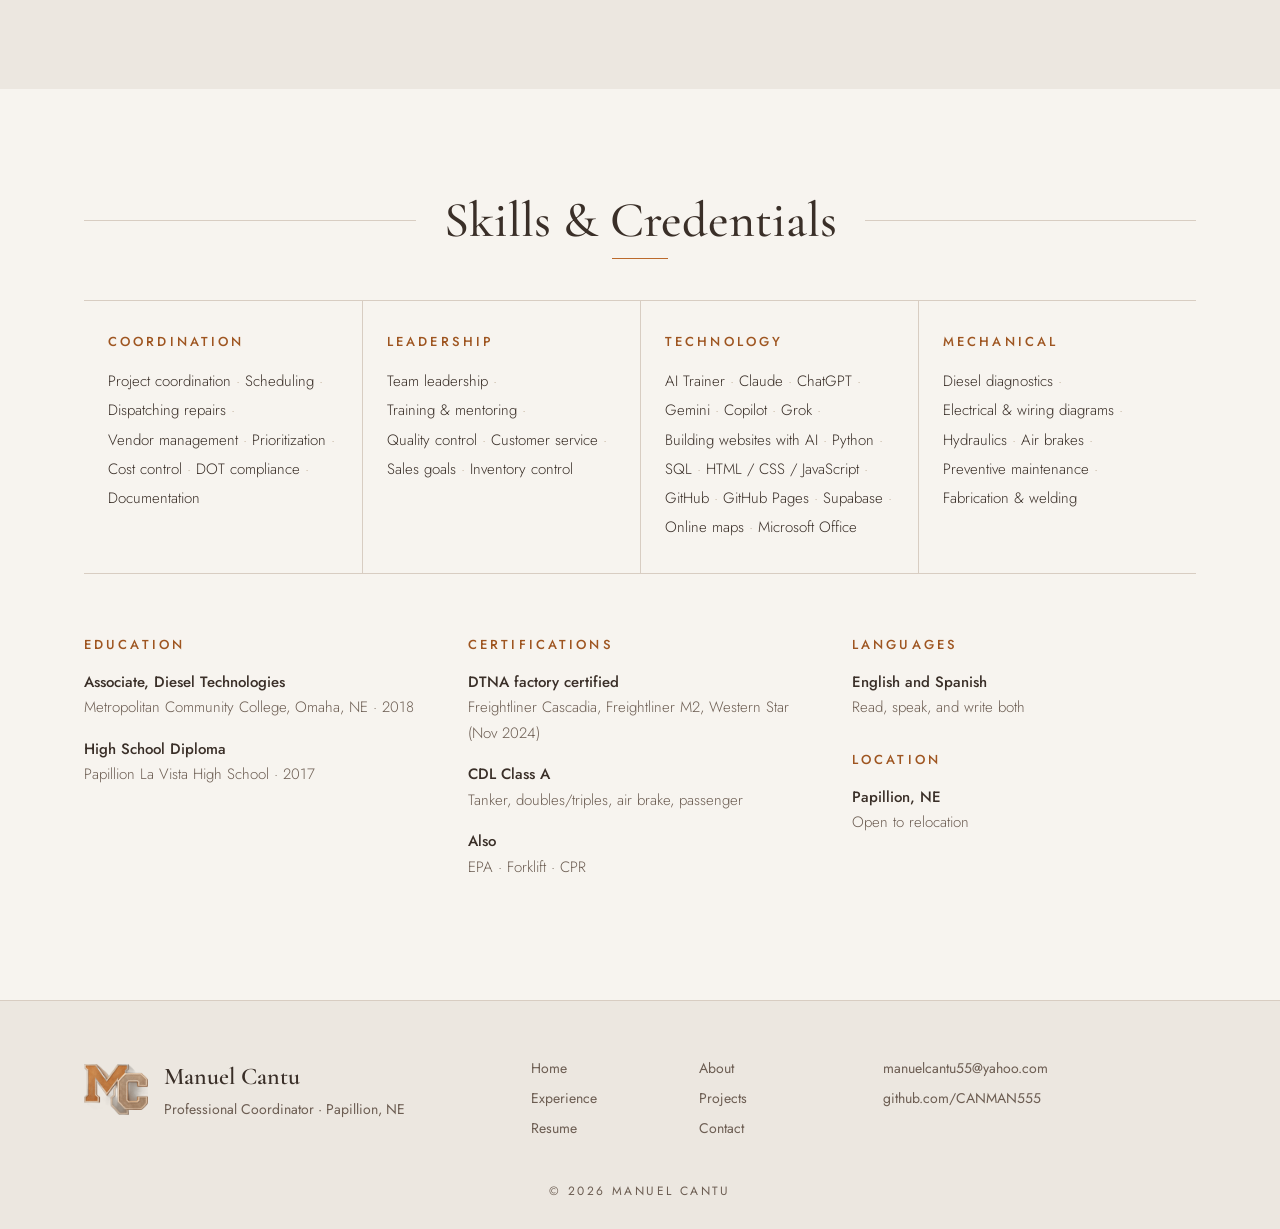
==== commit cd06744d: "Broaden the mission wording on About so it fits any industry Co-Authored-By: Claude Opus 5.5 (1M con" ====
--- a/about.html
+++ b/about.html
@@ -57,14 +57,14 @@
 <section class="plain" id="mission">
   <div class="wrap">
     <h2 class="rule" data-reveal="heading">My Mission</h2>
-    <p class="section-lede" data-reveal>Five steps I follow on every job, from the first call to the final invoice.</p>
+    <p class="section-lede" data-reveal>Five steps I follow on every project, in any industry, from the first call to the finished job.</p>
     <ol class="method">
       <li data-reveal>
         <svg viewBox="0 0 48 48" aria-hidden="true"><rect x="10" y="8" width="28" height="34" rx="2"/><rect x="18" y="5" width="12" height="6" rx="1.5"/><path d="M15 19l2.5 2.5L22 17M15 28l2.5 2.5L22 26M15 37l2.5 2.5L22 35M26 20h8M26 29h8M26 38h8"/></svg>
         <div>
           <span class="step">01</span>
           <h3>Prioritize</h3>
-          <p>Handle several breakdowns at once and decide what gets fixed first, based on safety and what the operation needs.</p>
+          <p>Handle several urgent requests at once and decide what gets done first, based on safety, cost, and what the business needs.</p>
         </div>
       </li>
       <li data-reveal>
@@ -72,7 +72,7 @@
         <div>
           <span class="step">02</span>
           <h3>Align</h3>
-          <p>Keep drivers, mechanics, dealerships, and vendors on the same page from the first call.</p>
+          <p>Keep customers, coworkers, vendors, and leadership on the same page from the first conversation.</p>
         </div>
       </li>
       <li data-reveal>
@@ -80,7 +80,7 @@
         <div>
           <span class="step">03</span>
           <h3>Create</h3>
-          <p>Set up the repair plan and schedule, and build tools that help, like my OpenRoad Service Map website.</p>
+          <p>Set up the plan and the schedule, and build tools that help, like my OpenRoad Service Map website.</p>
         </div>
       </li>
       <li data-reveal>
@@ -88,7 +88,7 @@
         <div>
           <span class="step">04</span>
           <h3>Dispatch</h3>
-          <p>Find and send repair shops, mobile mechanics, and tow trucks anywhere in the country.</p>
+          <p>Get the right people, parts, and partners where they are needed, when they are needed.</p>
         </div>
       </li>
       <li data-reveal>
@@ -96,7 +96,7 @@
         <div>
           <span class="step">05</span>
           <h3>Close the loop</h3>
-          <p>Check estimates and invoices, keep everyone updated until the truck is back out, and keep the records up to date.</p>
+          <p>Check quotes and invoices, keep everyone updated until the work is done, and keep the records up to date.</p>
         </div>
       </li>
     </ol>
--- a/assets/css/motion.css
+++ b/assets/css/motion.css
@@ -5,7 +5,44 @@
      data-reveal="line"     only draw the line (for headings inside a card that already reveals)
      data-reveal="image"    wipe up from the bottom while easing from 1.08 to 1
    Hidden states only apply once motion.js has put the "motion" class on <html>,
-   so every page stays fully readable if JavaScript is off or fails. */
+   so every page stays fully readable if JavaScript is off or fails.
+
+   Page transitions (bottom of this file):
+     html.pt-intro    first visit in a session: cream cover, a terracotta line draws across, then it all lifts away
+     .pt-panel        leaving a page (browsers without View Transitions): a cream panel wipes up from the bottom
+     html.pt-arrive   the next page: the same cover lifts off the top to reveal it
+     @view-transition browsers that support it slide the new page up over the old one natively
+   The covers never take clicks or focus, and none of it runs with reduced motion.
+
+   Header (after page transitions):
+     html.nav-js      motion.js is running: the header floats over the top of the page
+     .nav.is-scrolled past 40px: cream bar, soft shadow, hairline border, slightly smaller
+     .nav.is-hidden   scrolling down: the header slides away; scrolling up brings it back
+     html.menu-open   phone menu open: full-screen cream overlay, page locked behind it
+   Without JavaScript the header stays exactly as styles.css draws it.
+
+   Home hero (after the header):
+     h1.is-split      the name, split into words (masks) and letters that rise into view, 30ms apart
+     .photo-wrap      holds the headshot and its offset terracotta ring; drifts slower than the page
+     .btn.btn-fx      fill sweeps in from the left, arrow nudges, slight lift, gentle pull toward the cursor
+     .scroll-cue      thin line above the numbers with a dot that travels down it
+     a.mission-line   words fade in one by one, the separators draw between them, each word underlines on hover
+     .glance          the "At a glance" card lifts on hover with a line along its top; its rows fade in in turn
+     .tile            the four numbers count up once (motion.js reads data-count), a terracotta line draws
+                      across each tile's top from left to right, and on hover the number rises and the label warms
+     .explore-card    "Take a Look" cards: staggered entrance, lift and image zoom on hover, a dark-brown caption
+                      with the title and "Explore" rising over the image, a 3D tilt and light sheen on desktop
+     .cta             "Ready when you are": a faint tan circle and arc drift behind it, the headline rises line
+                      by line, and the button fills with a ripple that spreads from where the pointer enters
+     .site-foot       links underline from the left like the nav; contact items fade in one after another
+     .to-top          "Back to top" appears once you're past the first section and glides back up
+
+   Inner pages (bottom of the page-specific blocks):
+     About            arriving at #mission glides there, then the heading's underline pulses twice
+     Experience       a terracotta line draws down each group, dots fill at mid-screen, rows slide in from alternate sides
+     Projects         list items and chips arrive one by one; the screenshots lift and tilt like the home cards
+     Resume           the pages fade in; both buttons use the home button treatment
+     Contact          floating labels, a growing underline on focus, calm inline messages, a short "sent" check */
 
 :root {
   --motion-ease: cubic-bezier(.22, 1, .36, 1);
@@ -13,7 +50,15 @@
   --motion-time: .9s;
   --motion-image-time: 1.2s;
   --motion-line-time: 1.1s;
-}
+  --page-ease: cubic-bezier(.76, 0, .24, 1);
+  --page-intro-time: .9s;
+  --page-wipe-time: .6s;
+  --page-lift-time: .7s;
+  --nav-h: 84px;             /* header height at the top of the page */
+  --nav-shrink: 14px;        /* how much shorter it gets once scrolled */
+  --nav-time: .6s;
+}
+@media (max-width: 760px) { :root { --nav-h: 64px; --nav-shrink: 8px; } }
 
 /* ---------- Scroll progress ---------- */
 .scroll-progress {
@@ -68,13 +113,614 @@
   transform: none;
 }
 
+/* ---------- Page transitions ---------- */
+/* The cover is a pseudo-element on <html>, so it is in place from the very first paint. */
+html.pt-intro::after,
+html.pt-arrive::after {
+  content: ""; position: fixed; top: 0; left: 0; right: 0; bottom: 0; z-index: 100;
+  background: var(--white);
+  pointer-events: none;
+}
+html.pt-intro::after { animation: pt-lift var(--page-intro-time) var(--page-ease) both; }
+html.pt-intro::before {
+  content: ""; position: fixed; top: 50%; left: 50%; z-index: 101;
+  width: min(360px, 56vw); height: 1px; margin-left: calc(min(360px, 56vw) / -2);
+  background: var(--orange);
+  pointer-events: none;
+  animation: pt-line var(--page-intro-time) var(--page-ease) both;
+}
+html.pt-arrive::after {
+  border-bottom: 1px solid var(--orange);
+  animation: pt-leave var(--page-lift-time) var(--page-ease) both;
+}
+/* Intro: the line draws during the first half, then cover and line lift away together. */
+@keyframes pt-line {
+  0%   { transform: translate3d(0, 0, 0) scaleX(0); }
+  45%  { transform: translate3d(0, 0, 0) scaleX(1); }
+  100% { transform: translate3d(0, -100vh, 0) scaleX(1); }
+}
+@keyframes pt-lift {
+  0%, 45% { transform: translate3d(0, 0, 0); }
+  100%    { transform: translate3d(0, -100%, 0); }
+}
+@keyframes pt-leave {
+  from { transform: translate3d(0, 0, 0); }
+  to   { transform: translate3d(0, -100%, 0); }
+}
+
+/* Leaving a page: the panel motion.js adds when an internal link is clicked. */
+.pt-panel {
+  position: fixed; top: 0; left: 0; right: 0; bottom: 0; z-index: 100;
+  background: var(--white);
+  border-top: 1px solid var(--orange);
+  transform: translate3d(0, 100%, 0);
+  transition: transform var(--page-wipe-time) var(--page-ease);
+  pointer-events: none;
+}
+.pt-panel.is-covering { transform: translate3d(0, 0, 0); }
+
+/* Browsers with cross-document View Transitions: the header holds still while the
+   new page slides up over the old one, led by a fine terracotta edge. */
+@media (prefers-reduced-motion: no-preference) {
+  @view-transition { navigation: auto; }
+  .nav { view-transition-name: site-nav; }
+  ::view-transition-old(root) { animation: pt-vt-out var(--page-intro-time) var(--page-ease) both; }
+  ::view-transition-new(root) {
+    animation: pt-vt-in var(--page-intro-time) var(--page-ease) both;
+    box-shadow: 0 -1px 0 var(--orange);
+  }
+}
+@keyframes pt-vt-out { to { transform: translate3d(0, -8%, 0); } }
+@keyframes pt-vt-in { from { transform: translate3d(0, 100%, 0); } }
+
+/* ---------- Header ---------- */
+html.nav-js { scroll-padding-top: calc(var(--nav-h) + 8px); }
+html.nav-js .nav {
+  position: fixed; top: 0; left: 0; right: 0; z-index: 30;
+  background: transparent; border-bottom-color: transparent;
+  -webkit-backdrop-filter: none; backdrop-filter: none;
+  transition: transform var(--nav-time) var(--motion-ease);
+}
+/* The cream bar, its shadow and its hairline fade in as layers, so only opacity animates. */
+html.nav-js .nav::before,
+html.nav-js .nav::after {
+  content: ""; position: absolute; left: 0; right: 0; z-index: -1;
+  opacity: 0; pointer-events: none;
+  transition: opacity var(--nav-time) var(--motion-ease);
+}
+html.nav-js .nav::before { top: 0; bottom: 0; background: var(--white); box-shadow: 0 10px 30px -18px rgba(58, 47, 40, .35); }
+html.nav-js .nav::after { bottom: 0; height: 1px; background: var(--line); }
+html.nav-js .nav.is-scrolled::before,
+html.nav-js .nav.is-scrolled::after,
+html.menu-open .nav::before,
+html.menu-open .nav::after { opacity: 1; }
+
+html.nav-js .nav-inner { height: var(--nav-h); flex-wrap: nowrap; padding-top: 0; padding-bottom: 0; }
+/* The page's first band starts under the header, so the topo lines show through at the top. */
+html.nav-js main > :first-child { border-top: var(--nav-h) solid transparent; background-origin: border-box; }
+
+/* Scrolled: the bar rises by --nav-shrink and its contents drop by half that, so they stay centered. */
+html.nav-js .nav.is-scrolled { transform: translate3d(0, calc(var(--nav-shrink) * -1), 0); }
+html.nav-js .brand, html.nav-js .menu-btn, html.nav-js .tabs { transition: transform var(--nav-time) var(--motion-ease); }
+html.nav-js .nav.is-scrolled .brand,
+html.nav-js .nav.is-scrolled .menu-btn { transform: translate3d(0, calc(var(--nav-shrink) / 2), 0); }
+html.nav-js .brand img { transform-origin: 0 50%; transition: transform var(--nav-time) var(--motion-ease); }
+html.nav-js .nav.is-scrolled .brand img { transform: scale(.86); }
+html.nav-js .nav.is-hidden { transform: translate3d(0, calc(-100% - 24px), 0); }
+
+/* Nav links: a terracotta underline grows from the left, then retracts to the right. */
+.tabs a::after {
+  content: ""; position: absolute; left: 0; right: 0; bottom: -2px; height: 2px;
+  background: var(--orange);
+  transform: scaleX(0); transform-origin: 100% 50%;
+  transition: transform .5s var(--motion-ease);
+  pointer-events: none;
+}
+.tabs a:hover::after,
+.tabs a:focus-visible::after { transform: scaleX(1); transform-origin: 0 50%; }
+.tabs a[aria-current="page"]::after { transform: scaleX(1); }
+
+/* The menu button only exists when motion.js adds it, and only shows on phones. */
+.menu-btn { display: none; }
+#main[tabindex="-1"]:focus { outline: none; }
+
+@media (min-width: 901px) {
+  html.nav-js .nav.is-scrolled .tabs { transform: translate3d(0, calc(var(--nav-shrink) / 2), 0); }
+}
+
+@media (max-width: 900px) {
+  html.nav-js .brand span { display: inline; font-size: 20px; }
+  html.nav-js .menu-btn {
+    position: relative; z-index: 1;
+    display: flex; align-items: center; justify-content: center;
+    width: 44px; height: 44px; margin-right: -10px; padding: 0;
+    background: none; border: 0; color: var(--ink); cursor: pointer;
+  }
+  .menu-btn span {
+    position: absolute; left: 11px; width: 22px; height: 1.5px; background: currentColor;
+    transition: transform var(--nav-time) var(--page-ease), opacity .3s var(--motion-ease);
+  }
+  .menu-btn span:nth-child(1) { transform: translate3d(0, -6px, 0); }
+  .menu-btn span:nth-child(3) { transform: translate3d(0, 6px, 0); }
+  html.menu-open .menu-btn span:nth-child(1) { transform: rotate(45deg); }
+  html.menu-open .menu-btn span:nth-child(2) { opacity: 0; transform: scaleX(0); }
+  html.menu-open .menu-btn span:nth-child(3) { transform: rotate(-45deg); }
+  html.nav-js .brand { position: relative; z-index: 1; }
+
+  /* The overlay: sits under the bar, fills the screen, links stacked in the middle. */
+  html.nav-js .nav .tabs {
+    position: fixed; top: 0; left: 0; z-index: 0;
+    width: 100%; height: 100vh; height: calc(100dvh + 24px);
+    display: flex; flex-direction: column; align-items: center; justify-content: center; gap: 18px;
+    padding: var(--nav-h) 24px 48px; overflow-y: auto;
+    background: var(--white);
+    visibility: hidden; opacity: 0;
+    transition: opacity .5s var(--motion-ease), visibility 0s linear .5s;
+  }
+  html.menu-open .nav .tabs { visibility: visible; opacity: 1; transition: opacity .5s var(--motion-ease), visibility 0s; }
+  html.nav-js .nav .tabs a {
+    font-family: var(--display); font-size: 34px; font-weight: 500; letter-spacing: .02em; text-transform: none;
+    color: var(--ink); padding: 4px 0;
+    opacity: 0; transform: translate3d(0, 18px, 0);
+    transition: opacity .3s var(--motion-ease), transform .3s var(--motion-ease);
+  }
+  html.nav-js .nav .tabs a[aria-current="page"] { color: var(--terra); }
+  html.nav-js .nav .tabs a::after { bottom: 2px; }
+  html.menu-open .nav .tabs a {
+    opacity: 1; transform: none;
+    transition: opacity .8s var(--motion-ease), transform .8s var(--motion-ease);
+    transition-delay: calc(120ms + var(--i, 0) * 70ms);
+  }
+  /* While open the bar holds still at full size, so the overlay can fill the screen. */
+  html.menu-open .nav,
+  html.menu-open .nav .brand,
+  html.menu-open .nav .menu-btn { transform: none; transition: none; }
+  html.menu-open .nav .brand img { transform: none; }
+  html.menu-open .nav::after { z-index: 1; }
+  html.menu-open, html.menu-open body { overflow: hidden; }
+}
+
+/* ---------- Home hero ---------- */
+/* The name: each word is a mask, each letter rises from below it. Padding gives the letters room
+   so nothing is cut off once they're in place. */
+.hero h1.is-split .hw {
+  display: inline-block; overflow: hidden; vertical-align: top;
+  padding: .12em .04em .14em; margin: -.12em -.04em -.14em;
+}
+.hero h1.is-split .hc { display: inline-block; }
+html.motion .hero h1.is-split[data-reveal]:not(.reveal-done) { opacity: 1; transform: none; }
+html.motion .hero h1.is-split .hc {
+  transform: translate3d(0, 120%, 0);
+  transition: transform 1s var(--motion-ease);
+  transition-delay: calc(var(--ci, 0) * 30ms);
+}
+html.motion .hero h1.is-split.is-revealed .hc { transform: none; }
+
+/* Headshot: wipe in from the left, with a thin terracotta ring set just behind it. */
+.photo-wrap { position: relative; isolation: isolate; width: max-content; margin: 0 0 18px; }
+.photo-wrap .glance-photo { margin: 0; }
+.photo-frame {
+  position: absolute; top: -6px; left: -6px; right: -6px; bottom: -6px; z-index: -1;
+  border: 1px solid var(--orange); border-radius: 50%;
+  transform: translate3d(8px, 8px, 0);
+  transition: transform 1.2s var(--motion-ease), opacity 1s var(--motion-ease) .5s;
+  pointer-events: none;
+}
+html.motion .photo-wrap .glance-photo:not(.is-revealed) + .photo-frame { opacity: 0; }
+html.motion .hero .glance-photo[data-reveal="image"].is-armed:not(.reveal-done) { clip-path: inset(0 100% 0 0); transform: scale(1.04); }
+html.motion .hero .glance-photo[data-reveal="image"].is-armed.is-revealed:not(.reveal-done) { clip-path: inset(0 0 0 0); transform: none; }
+
+/* Buttons: the fill is its own layer, so it can sweep in with a transform. */
+.btn.btn-fx {
+  position: relative; isolation: isolate; overflow: hidden;
+  transform: translate3d(var(--mx, 0px), calc(var(--my, 0px) + var(--lift, 0px)), 0);
+  transition: transform .6s var(--motion-ease);
+}
+.btn.btn-fx::before {
+  content: ""; position: absolute; top: 0; left: 0; right: 0; bottom: 0; z-index: -1;
+  transform: scaleX(0); transform-origin: 100% 50%;
+  transition: transform .6s var(--motion-ease);
+}
+.btn.btn-fx.solid::before { background: var(--terra); }
+.btn.btn-fx.line::before { background: rgba(187, 106, 44, .1); }
+.btn.btn-fx.solid:hover, .btn.btn-fx.solid:focus-visible { background: var(--orange); border-color: var(--terra); }
+.btn.btn-fx.line:hover, .btn.btn-fx.line:focus-visible { background: transparent; }
+.btn.btn-fx:hover, .btn.btn-fx:focus-visible { --lift: -2px; }
+.btn.btn-fx:hover::before, .btn.btn-fx:focus-visible::before { transform: scaleX(1); transform-origin: 0 50%; }
+.btn-arrow { display: inline-block; margin-left: 12px; line-height: 0; vertical-align: middle; transition: transform .6s var(--motion-ease); }
+.btn-arrow svg { display: block; }
+.btn.btn-fx:hover .btn-arrow.to-right, .btn.btn-fx:focus-visible .btn-arrow.to-right { transform: translate3d(4px, 0, 0); }
+.btn.btn-fx:hover .btn-arrow.to-down, .btn.btn-fx:focus-visible .btn-arrow.to-down { transform: translate3d(0, 4px, 0); }
+.btn.btn-fx:hover .btn-arrow.to-out, .btn.btn-fx:focus-visible .btn-arrow.to-out { transform: translate3d(3px, -3px, 0); }
+
+/* Scroll cue, centered in the space above the row of numbers. */
+.hero .results-wrap { position: relative; }
+.scroll-cue {
+  position: absolute; left: 50%; bottom: calc(100% + (clamp(56px, 7vw, 96px) - 50px) / 2);
+  display: flex; flex-direction: column; align-items: center; gap: 8px;
+  transform: translate3d(-50%, 0, 0);
+  pointer-events: none;
+}
+.scroll-cue-label { font-size: 10px; line-height: 1; letter-spacing: .3em; margin-right: -.3em; text-transform: uppercase; color: var(--ink-soft); }
+.scroll-cue-line { position: relative; width: 1px; height: 32px; background: var(--line); }
+.scroll-cue-line i {
+  position: absolute; top: -2px; left: -2px; width: 5px; height: 5px; border-radius: 50%;
+  background: var(--orange);
+}
+html.motion .scroll-cue-line i { animation: cue-drop 2.4s var(--page-ease) infinite; }
+@keyframes cue-drop {
+  0%   { transform: translate3d(0, 0, 0); opacity: 0; }
+  20%  { opacity: 1; }
+  75%  { transform: translate3d(0, 30px, 0); opacity: 1; }
+  100% { transform: translate3d(0, 30px, 0); opacity: 0; }
+}
+
+/* ---------- Mission bar ---------- */
+/* The separators become fine drawn lines (same color and spacing as the old dash). */
+a.mission-line span { position: relative; }
+a.mission-line span:not(:last-child)::after {
+  content: ""; display: inline-block; vertical-align: middle;
+  width: 14px; height: 1px; margin: -2px 14px 0; background: var(--peach);
+  transform-origin: 0 50%;
+}
+/* Hover: only the word under the pointer turns terracotta, with a small underline growing beneath it. */
+a.mission-line:hover span { color: var(--ink-soft); }
+a.mission-line span:hover { color: var(--terra); }
+a.mission-line span::before {
+  content: ""; position: absolute; left: 0; right: .2em; bottom: -5px; height: 1px;
+  background: var(--orange);
+  transform: scaleX(0); transform-origin: 100% 50%;
+  transition: transform .5s var(--motion-ease);
+  pointer-events: none;
+}
+a.mission-line span:not(:last-child)::before { right: calc(42px + .2em); }
+a.mission-line span:hover::before { transform: scaleX(1); transform-origin: 0 50%; }
+
+/* Entrance: once the bar reveals, words fade in 140ms apart and each separator draws after its word. */
+html.motion a.mission-line span { opacity: 0; transition: opacity .8s var(--motion-ease); }
+html.motion a.mission-line span:not(:last-child)::after { transform: scaleX(0); transition: transform .7s var(--motion-ease); }
+html.motion a.mission-line.is-revealed span { opacity: 1; }
+html.motion a.mission-line.is-revealed span:not(:last-child)::after { transform: none; }
+a.mission-line span:nth-child(1) { --wd: 150ms; }
+a.mission-line span:nth-child(2) { --wd: 290ms; }
+a.mission-line span:nth-child(3) { --wd: 430ms; }
+a.mission-line span:nth-child(4) { --wd: 570ms; }
+a.mission-line span:nth-child(5) { --wd: 710ms; }
+html.motion a.mission-line.is-revealed span { transition-delay: var(--wd); }
+html.motion a.mission-line.is-revealed span:not(:last-child)::after { transition-delay: calc(var(--wd) + 120ms); }
+
+/* ---------- "At a glance" card ---------- */
+.glance { position: relative; isolation: isolate; transition: transform .7s var(--motion-ease); }
+.glance::before {   /* the deeper shadow, faded in rather than animated */
+  content: ""; position: absolute; top: 0; left: 0; right: 0; bottom: 0; z-index: -1;
+  box-shadow: 0 44px 80px -40px rgba(90, 64, 40, .5);
+  opacity: 0; transition: opacity .7s var(--motion-ease);
+  pointer-events: none;
+}
+.glance::after {    /* the terracotta line along the top edge */
+  content: ""; position: absolute; top: -1px; left: -1px; right: -1px; height: 1px;
+  background: var(--orange);
+  transform: scaleX(0); transform-origin: 100% 50%;
+  transition: transform .8s var(--motion-ease);
+  pointer-events: none;
+}
+@media (hover: hover) {
+  html .glance:hover { transform: translate3d(0, -6px, 0); }
+  .glance:hover::before { opacity: 1; }
+  .glance:hover::after { transform: scaleX(1); transform-origin: 0 50%; }
+}
+/* Rows fade up one after another once the card comes into view. */
+html.motion .glance dl > div {
+  opacity: 0; transform: translate3d(0, 10px, 0);
+  transition: opacity .8s var(--motion-ease), transform .8s var(--motion-ease);
+}
+html.motion .glance.is-revealed dl > div { opacity: 1; transform: none; }
+html.motion .glance.is-revealed dl > div:nth-child(1) { transition-delay: 350ms; }
+html.motion .glance.is-revealed dl > div:nth-child(2) { transition-delay: 440ms; }
+html.motion .glance.is-revealed dl > div:nth-child(3) { transition-delay: 530ms; }
+html.motion .glance.is-revealed dl > div:nth-child(4) { transition-delay: 620ms; }
+html.motion .glance.is-revealed dl > div:nth-child(5) { transition-delay: 710ms; }
+html.motion .glance.is-revealed dl > div:nth-child(6) { transition-delay: 800ms; }
+
+/* ---------- Number tiles ---------- */
+.tile { position: relative; }
+.tile::before {
+  content: ""; position: absolute; top: -1px; left: 0; right: 0; height: 1px;
+  background: var(--orange);
+  transform-origin: 0 50%;
+  pointer-events: none;
+}
+html.motion .tile::before { transform: scaleX(0); transition: transform 1.1s var(--motion-ease); }
+html.motion .tile.is-revealed::before { transform: none; }
+html.motion .tile:nth-child(1).is-revealed::before { transition-delay: 100ms; }
+html.motion .tile:nth-child(2).is-revealed::before { transition-delay: 260ms; }
+html.motion .tile:nth-child(3).is-revealed::before { transition-delay: 420ms; }
+html.motion .tile:nth-child(4).is-revealed::before { transition-delay: 580ms; }
+.tile b { transition: transform .6s var(--motion-ease); }
+@media (hover: hover) {
+  .tile:hover b { transform: translate3d(0, -4px, 0); }
+  .tile:hover p { color: var(--terra); }
+}
+
+/* ---------- "Take a Look" cards ---------- */
+.explore { perspective: 1100px; }
+.explore .explore-card {
+  position: relative; overflow: hidden;
+  transform: translate3d(0, var(--lift, 0px), 0) rotateX(var(--rx, 0deg)) rotateY(var(--ry, 0deg));
+  transition: border-color .2s, transform .6s var(--motion-ease);
+}
+.explore .explore-card:focus-visible { outline: 2px solid var(--orange); outline-offset: 4px; border-color: var(--taupe); --lift: -8px; }
+@media (hover: hover) {
+  .explore .explore-card:hover { --lift: -8px; }
+}
+/* While the cursor is moving over a card, follow it quickly. */
+.explore .explore-card.is-tilting { transition: border-color .2s, transform .25s var(--motion-ease); }
+
+/* The image sits in a frame so it can zoom without spilling out, with the caption laid over it. */
+.card-media { position: relative; overflow: hidden; border: 1px solid var(--line); margin-bottom: 8px; }
+.card-media img { border: 0; margin: 0; }
+.explore-card .card-media img { transition: transform .8s var(--motion-ease); }
+.card-shade {
+  position: absolute; top: 0; left: 0; right: 0; bottom: 0;
+  background: linear-gradient(to top, rgba(58, 47, 40, .86) 0%, rgba(58, 47, 40, .45) 38%, rgba(58, 47, 40, 0) 72%);
+  opacity: 0; transition: opacity .7s var(--motion-ease);
+  pointer-events: none;
+}
+.card-caption {
+  position: absolute; left: 0; right: 0; bottom: 0; padding: 18px 20px 16px;
+  display: flex; align-items: flex-end; justify-content: space-between; gap: 16px;
+  color: var(--white);
+  opacity: 0; transform: translate3d(0, 100%, 0);
+  transition: transform .7s var(--motion-ease), opacity .5s var(--motion-ease);
+  pointer-events: none;
+}
+.card-caption-title { font-family: var(--display); font-weight: 500; font-size: 24px; line-height: 1.1; }
+.card-caption-go { display: inline-flex; align-items: center; gap: 10px; white-space: nowrap; font-size: 11px; letter-spacing: .24em; text-transform: uppercase; }
+.card-caption-go svg { display: block; }
+@media (hover: hover) {
+  .explore-card:hover .card-media img.reveal-done,
+  html:not(.motion) .explore-card:hover .card-media img { transform: scale(1.06); }
+  .explore-card:hover .card-shade { opacity: 1; }
+  .explore-card:hover .card-caption { opacity: 1; transform: none; transition-delay: .08s; }
+}
+.explore-card:focus-visible .card-shade { opacity: 1; }
+.explore-card:focus-visible .card-caption { opacity: 1; transform: none; }
+
+/* Light sheen: a soft glow that follows the cursor across the card, clipped to the card's edges. */
+.sheen-clip { position: absolute; top: 0; left: 0; right: 0; bottom: 0; z-index: 2; overflow: hidden; pointer-events: none; }
+.card-sheen {
+  position: absolute; top: -180px; left: -180px; width: 360px; height: 360px;
+  border-radius: 50%;
+  background: radial-gradient(circle, rgba(255, 255, 255, .38) 0%, rgba(255, 255, 255, .12) 38%, rgba(255, 255, 255, 0) 70%);
+  opacity: 0; transition: opacity .6s var(--motion-ease);
+  pointer-events: none;
+}
+.is-tilting .card-sheen { opacity: 1; }
+
+/* ---------- "Ready when you are" ---------- */
+.cta { position: relative; overflow: hidden; }
+.cta-inner { position: relative; z-index: 1; }
+.cta-orbit {
+  position: absolute; top: 50%; right: -120px; width: 640px; height: 640px; margin-top: -320px;
+  pointer-events: none;
+}
+.cta-orbit svg { display: block; width: 100%; height: 100%; overflow: visible; }
+.cta-orbit circle, .cta-orbit path { fill: none; stroke: var(--taupe); stroke-width: 1; vector-effect: non-scaling-stroke; }
+.cta-orbit circle { opacity: .45; }
+.cta-orbit path { opacity: .7; transform-box: view-box; transform-origin: 50% 50%; }
+html.motion .cta-orbit path { animation: orbit-turn 90s linear infinite; }
+@keyframes orbit-turn { to { transform: rotate(360deg); } }
+@media (max-width: 640px) { .cta-orbit { width: 420px; height: 420px; margin-top: -210px; right: -160px; } }
+
+/* Headline lines: each line is a mask; motion.js splits the text when it comes into view
+   and puts it back exactly as written once the lines are in. */
+.cta h2 .ln { display: block; overflow: hidden; padding: .1em 0 .14em; margin: -.1em 0 -.14em; }
+.cta h2 .lt { display: inline-block; }
+html.motion .cta h2 .lt { transform: translate3d(0, 110%, 0); transition: transform 1s var(--motion-ease); }
+html.motion .cta h2.is-revealed .lt { transform: none; }
+
+/* Ripple fill: a circle grows from the point where the pointer came in (the center for keyboard). */
+.cta .btn { position: relative; isolation: isolate; overflow: hidden; }
+.cta .btn.solid:hover, .cta .btn.solid:focus-visible { background: var(--orange); border-color: var(--terra); }
+.cta .btn::before {
+  content: ""; position: absolute; z-index: -1;
+  left: var(--ox, 50%); top: var(--oy, 50%); width: 260%; aspect-ratio: 1; height: auto;
+  border-radius: 50%; background: var(--terra);
+  transform: translate3d(-50%, -50%, 0) scale(0);
+  transition: transform 1s var(--motion-ease);
+  pointer-events: none;
+}
+.cta .btn:hover::before, .cta .btn:focus-visible::before { transform: translate3d(-50%, -50%, 0) scale(1); }
+
+/* ---------- Footer ---------- */
+.foot-links a, .foot-contact a { position: relative; justify-self: start; }
+.foot-links a::after, .foot-contact a::after {
+  content: ""; position: absolute; left: 0; right: 0; bottom: -1px; height: 1px;
+  background: var(--orange);
+  transform: scaleX(0); transform-origin: 100% 50%;
+  transition: transform .5s var(--motion-ease);
+  pointer-events: none;
+}
+.foot-links a:hover::after, .foot-links a:focus-visible::after,
+.foot-contact a:hover::after, .foot-contact a:focus-visible::after { transform: scaleX(1); transform-origin: 0 50%; }
+
+/* ---------- Back to top ---------- */
+.to-top {
+  position: fixed; right: 24px; bottom: 24px; z-index: 25;
+  display: inline-flex; align-items: center; gap: 10px;
+  padding: 11px 16px 11px 14px;
+  background: var(--white); border: 1px solid var(--line); border-radius: 2px;
+  box-shadow: 0 14px 30px -18px rgba(58, 47, 40, .4);
+  color: var(--ink); text-decoration: none;
+  font-size: 11px; letter-spacing: .22em; text-transform: uppercase;
+  opacity: 0; visibility: hidden; transform: translate3d(0, 14px, 0);
+  transition: opacity .6s var(--motion-ease), transform .6s var(--motion-ease), visibility 0s linear .6s;
+}
+.to-top.is-shown { opacity: 1; visibility: visible; transform: none; transition: opacity .6s var(--motion-ease), transform .6s var(--motion-ease), visibility 0s; }
+.to-top svg { display: block; color: var(--orange); transition: transform .5s var(--motion-ease); }
+.to-top:hover { color: var(--terra); }
+.to-top:hover svg, .to-top:focus-visible svg { transform: translate3d(0, -3px, 0); }
+@media (max-width: 640px) {
+  .to-top { right: 16px; bottom: 16px; padding: 12px; }
+  .to-top-label { position: absolute; width: 1px; height: 1px; overflow: hidden; clip: rect(0 0 0 0); white-space: nowrap; }
+}
+
+/* ---------- About: #mission arrival ---------- */
+h2.rule.is-pulsing > .reveal-line { animation: mission-pulse 1.3s var(--motion-ease) 2; }
+@keyframes mission-pulse {
+  0%, 100% { transform: scaleX(1); opacity: 1; }
+  50%      { transform: scaleX(2.6); opacity: .55; }
+}
+
+/* ---------- Experience: timeline ---------- */
+.departures.is-timeline { position: relative; }
+.tl-line {
+  position: absolute; top: 0; bottom: 0; left: -1px; width: 1px;
+  background: var(--orange);
+  transform: scaleY(0); transform-origin: 50% 0;
+  pointer-events: none;
+}
+.tl-fill {
+  position: absolute; left: -7px; top: 22px; width: 13px; height: 13px; border-radius: 50%;
+  background: var(--orange);
+  transform: scale(0);
+  transition: transform .6s var(--motion-ease);
+  pointer-events: none;
+}
+summary.is-lit .tl-fill { transform: none; }
+@media (max-width: 640px) { .tl-fill { top: 20px; } }
+html.motion #experience { overflow-x: clip; }
+/* Rows slide in from alternating sides on wider screens; on phones they rise from below. */
+@media (min-width: 761px) {
+  html.motion .departures details[data-reveal]:nth-of-type(odd):not(.is-revealed):not(.reveal-done) { transform: translate3d(-48px, 0, 0); }
+  html.motion .departures details[data-reveal]:nth-of-type(even):not(.is-revealed):not(.reveal-done) { transform: translate3d(48px, 0, 0); }
+}
+
+/* ---------- Projects: screenshots lift and tilt like the home cards ---------- */
+.project { perspective: 1100px; }
+.shots.lift-card {
+  transform: translate3d(0, var(--lift, 0px), 0) rotateX(var(--rx, 0deg)) rotateY(var(--ry, 0deg));
+  transition: transform .6s var(--motion-ease);
+}
+.shots.lift-card.is-tilting { transition: transform .25s var(--motion-ease); }
+@media (hover: hover) { .shots.lift-card:hover { --lift: -8px; } }
+
+/* ---------- Contact form ---------- */
+/* The top padding equals the original label row (10px margin + 12px x 1.7 line + 8px gap),
+   so wrapping the fields doesn't move anything on the page. */
+.fx-form .field { position: relative; padding-top: 38.4px; }
+.fx-form .field label {
+  position: absolute; left: 15px; top: 55.4px; margin: 0;
+  color: var(--ink-soft); pointer-events: none;
+  transition: transform .45s var(--motion-ease);
+}
+.fx-form .field:focus-within label,
+.fx-form .field.is-filled label { transform: translate3d(-15px, -45.4px, 0); color: var(--terra); }
+.fx-form .field input, .fx-form textarea { display: block; }
+.fx-form input:focus, .fx-form textarea:focus { box-shadow: none; }
+.fx-form .field-bar {
+  position: absolute; left: 0; right: 0; bottom: 0; height: 2px;
+  background: var(--orange);
+  transform: scaleX(0); transform-origin: 0 50%;
+  transition: transform .5s var(--motion-ease);
+  pointer-events: none;
+}
+.fx-form .field:focus-within .field-bar { transform: scaleX(1); }
+.fx-form .field.is-invalid input, .fx-form .field.is-invalid textarea { border-color: var(--terra); }
+.field-error { margin: 2px 0 0; font-size: 14px; color: var(--terra); }
+.field-error:empty { display: none; }
+.field-error:not(:empty) { animation: field-msg .45s var(--motion-ease); }
+@keyframes field-msg { from { opacity: 0; transform: translate3d(0, -4px, 0); } }
+.form-sent { display: none; color: var(--orange); justify-self: start; margin-top: 6px; }
+.form-sent svg { display: block; }
+.fx-form.is-sent .form-sent { display: block; animation: sent-in .8s var(--motion-ease); }
+@keyframes sent-in { from { opacity: 0; transform: scale(.6) rotate(-20deg); } }
+
 /* ---------- Printing and reduced motion: show everything, move nothing ---------- */
 @media print {
-  .scroll-progress { display: none; }
+  .scroll-progress, .pt-panel, .menu-btn, .scroll-cue, .to-top, .cta-orbit { display: none !important; }
+  .photo-wrap { transform: none !important; }
+  html.motion a.mission-line span, html.motion .glance dl > div { opacity: 1 !important; transform: none !important; }
+  html.motion a.mission-line span::after { transform: none !important; }
+  html.motion .tile::before { transform: none !important; }
+  html.nav-js .nav { position: static; transform: none; }
+  html.nav-js main > :first-child { border-top: 0; }
+  html::before, html::after { display: none !important; }
   html.motion [data-reveal] { opacity: 1 !important; transform: none !important; clip-path: none !important; }
 }
 @media (prefers-reduced-motion: reduce) {
   html.motion [data-reveal], html.motion .reveal-line {
     opacity: 1 !important; transform: none !important; clip-path: none !important; transition: none !important;
   }
-}
+  html.pt-intro::before, html.pt-intro::after, html.pt-arrive::after, .pt-panel { display: none !important; }
+  html.nav-js .nav, html.nav-js .nav::before, html.nav-js .nav::after, html.nav-js .brand, html.nav-js .brand img,
+  html.nav-js .tabs, html.nav-js .nav .tabs a, .tabs a::after, .menu-btn span,
+  .btn.btn-fx, .btn.btn-fx::before, .btn-arrow, .photo-frame { transition: none !important; }
+  .scroll-cue-line i { animation: none !important; }
+  .glance, .glance::before, .glance::after, a.mission-line span::before { transition: none !important; }
+  .glance:hover { transform: none !important; }
+  .tile::before { transform: none !important; transition: none !important; }
+  .tile b { transition: none !important; }
+  .explore .explore-card, .explore-card .card-media img, .card-shade, .card-caption { transition: none !important; }
+  .card-sheen { display: none; }
+  .cta .btn::before, .foot-links a::after, .foot-contact a::after, .to-top, .to-top svg { transition: none !important; }
+  .cta-orbit, .cta-orbit path { animation: none !important; transform: none !important; }
+  h2.rule.is-pulsing > .reveal-line, .field-error, .fx-form.is-sent .form-sent { animation: none !important; }
+  .tl-fill, .shots.lift-card, .fx-form .field label, .fx-form .field-bar { transition: none !important; }
+}
+
+
+/* =====================================================================
+   OPTIONAL REFINEMENTS
+   Each block below stands on its own. To remove one, delete everything
+   between its START and END lines here, and the block with the same
+   name at the bottom of assets/js/motion.js (if it has one).
+   ===================================================================== */
+
+/* ---------- OPTIONAL 1: CUSTOM CURSOR (START) ----------
+   Desktop with a mouse only. A small terracotta dot with a thin ring that trails it.
+   The normal cursor stays visible; this sits on top of it. motion.js adds html.has-cursor. */
+.cursor-dot, .cursor-ring {
+  position: fixed; top: 0; left: 0; z-index: 120;
+  pointer-events: none; border-radius: 50%;
+  opacity: 0; transition: opacity .3s var(--motion-ease);
+}
+html.has-cursor.cursor-in .cursor-dot,
+html.has-cursor.cursor-in .cursor-ring { opacity: 1; }
+.cursor-dot { width: 6px; height: 6px; margin: -3px 0 0 -3px; background: var(--orange); }
+.cursor-ring { width: 34px; height: 34px; margin: -17px 0 0 -17px; border: 1px solid var(--orange); }
+.cursor-ring span {   /* the ring's own scale lives on an inner layer so it never fights the position */
+  position: absolute; top: -1px; left: -1px; right: -1px; bottom: -1px;
+  border: 1px solid var(--orange); border-radius: 50%;
+  transition: transform .45s var(--motion-ease), opacity .45s var(--motion-ease);
+}
+.cursor-ring { border-color: transparent; }
+html.cursor-link .cursor-ring span { transform: scale(1.7); opacity: .6; }
+html.cursor-link .cursor-dot { opacity: 0 !important; }
+@media print { .cursor-dot, .cursor-ring { display: none !important; } }
+/* ---------- OPTIONAL 1: CUSTOM CURSOR (END) ---------- */
+
+/* ---------- OPTIONAL 2: FILM GRAIN (START) ----------
+   A very faint grain over the page (3.5% opacity), drawn from a tiny tiled SVG noise pattern
+   built into this file. No image download. It never takes clicks. */
+body::after {
+  content: ""; position: fixed; top: 0; left: 0; right: 0; bottom: 0; z-index: 90;
+  pointer-events: none; opacity: .035;
+  background-image: url("data:image/svg+xml,%3Csvg xmlns='http://www.w3.org/2000/svg' width='160' height='160'%3E%3Cfilter id='n'%3E%3CfeTurbulence type='fractalNoise' baseFrequency='.85' numOctaves='3' stitchTiles='stitch'/%3E%3CfeColorMatrix values='0 0 0 0 0.23 0 0 0 0 0.18 0 0 0 0 0.16 0 0 0 1.4 0'/%3E%3C/filter%3E%3Crect width='160' height='160' filter='url(%23n)'/%3E%3C/svg%3E");
+  background-size: 160px 160px;
+}
+@media print { body::after { display: none; } }
+/* ---------- OPTIONAL 2: FILM GRAIN (END) ---------- */
+
+/* ---------- OPTIONAL 3: SMOOTH ANCHOR SCROLLING (START) ----------
+   Links to a spot on the page glide there and stop just below the header.
+   (The header code above already sets an offset; this block keeps it explicit
+   and motion.js moves keyboard focus to where you land.) */
+html { scroll-behavior: smooth; scroll-padding-top: calc(var(--nav-h) + 16px); }
+@media (prefers-reduced-motion: reduce) { html { scroll-behavior: auto; } }
+[id][tabindex="-1"]:focus { outline: none; }   /* the landing spot takes focus quietly */
+/* ---------- OPTIONAL 3: SMOOTH ANCHOR SCROLLING (END) ---------- */
+
+/* ---------- OPTIONAL 4: TEXT SELECTION COLOR (START) ---------- */
+::selection { background: var(--orange); color: var(--white); }
+/* ---------- OPTIONAL 4: TEXT SELECTION COLOR (END) ---------- */
